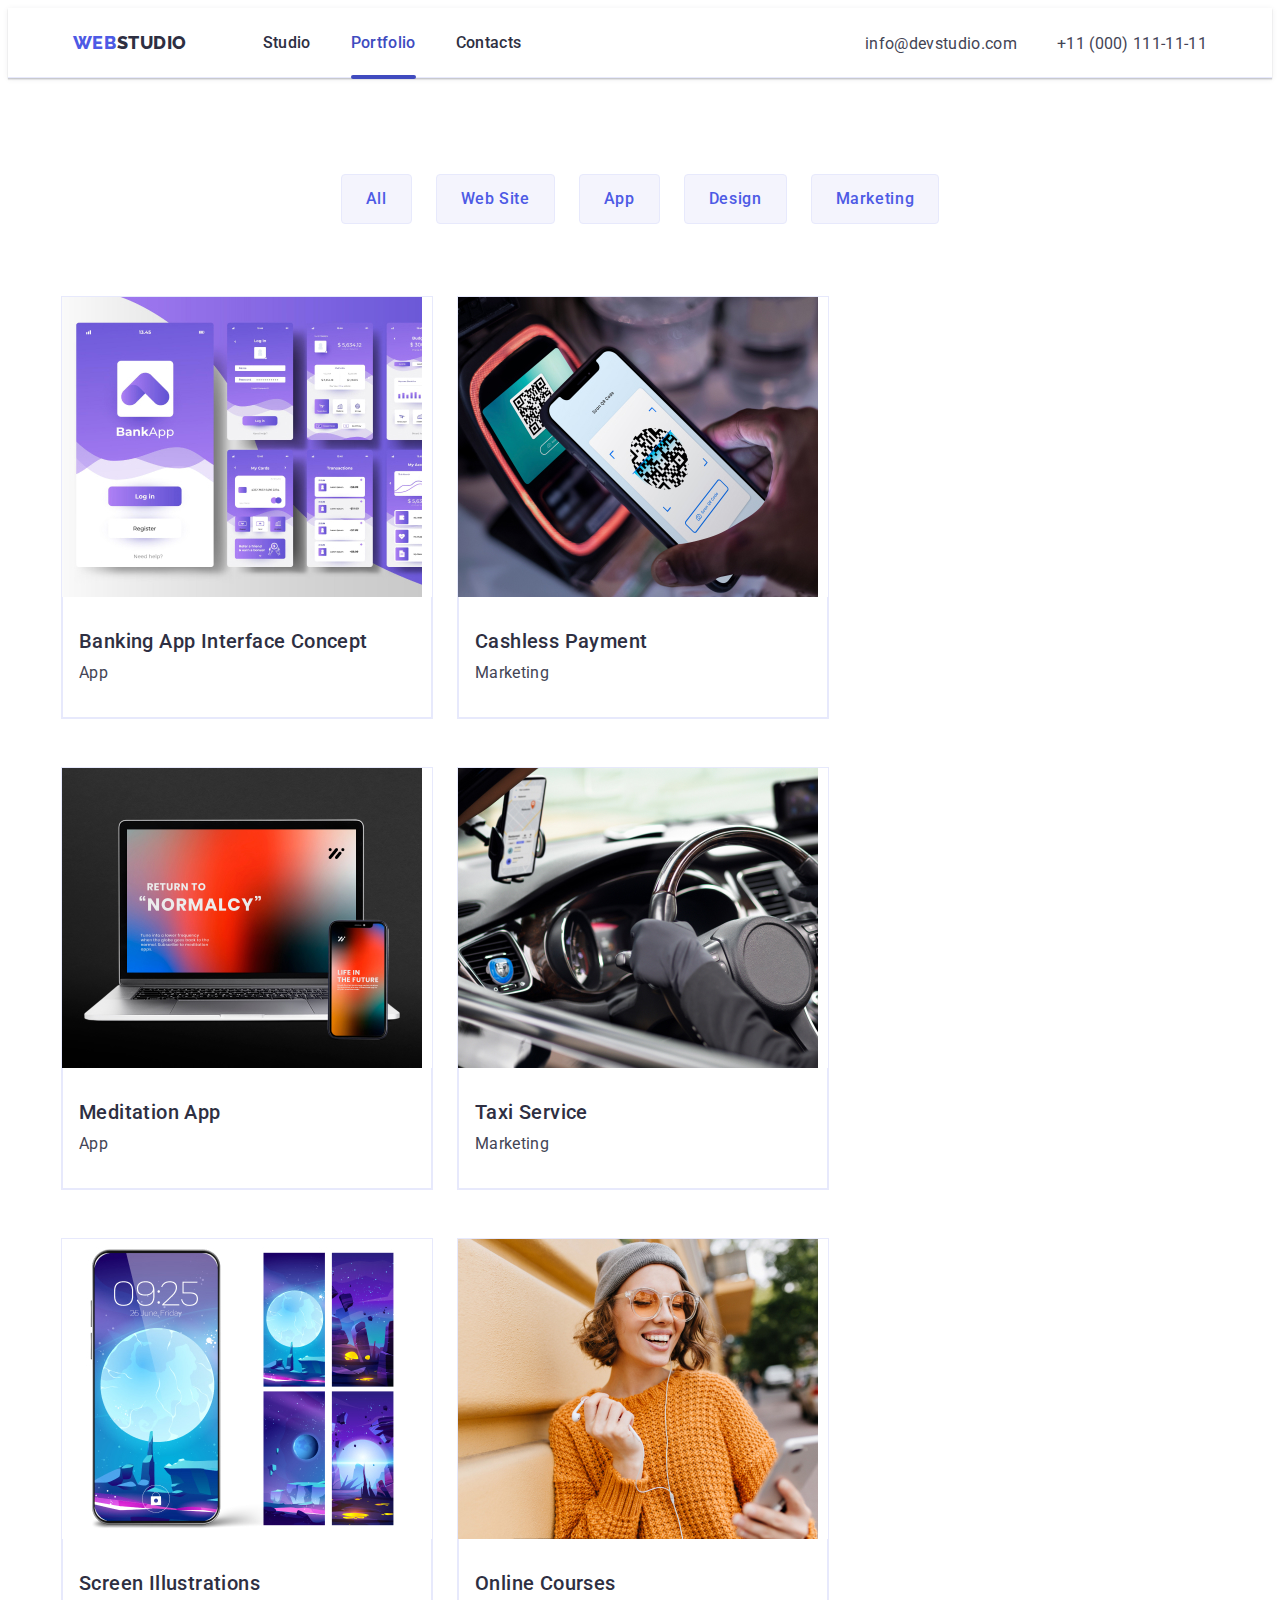
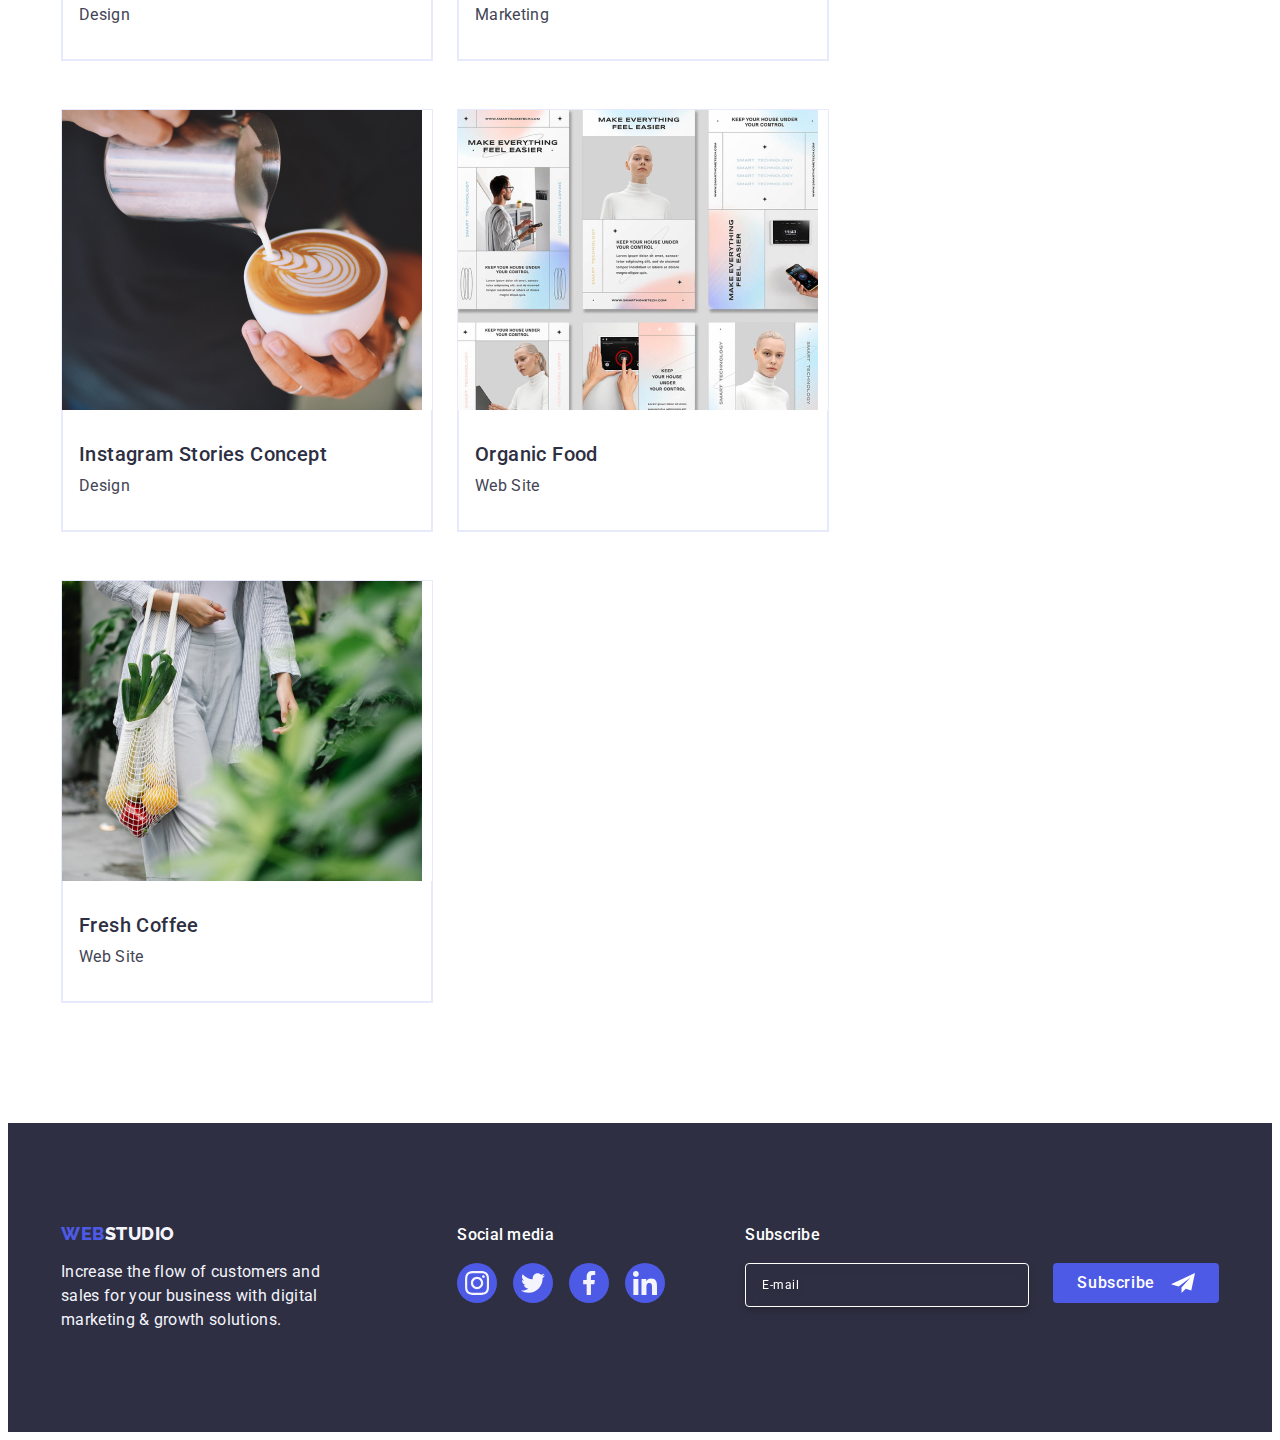
==== portfolio.html @ e8d20e3d "Initial commit" ====
<!DOCTYPE html>
<html lang="en">
  <head>
    <meta charset="UTF-8" />
    <meta http-equiv="X-UA-Compatible" content="IE=edge" />
    <meta name="viewport" content="width=device-width, initial-scale=1.0" />

    <link rel="preconnect" href="https://fonts.googleapis.com" />
    <link rel="preconnect" href="https://fonts.gstatic.com" crossorigin />
    <link
      href="https://fonts.googleapis.com/css2?family=Montserrat:wght@400;700&family=Raleway:wght@800&family=Roboto:wght@400;500;700;900&family=Tangerine:wght@700&display=swap"
      rel="stylesheet"
    />

    <link rel="preconnect" href="https://fonts.googleapis.com" />
    <link rel="preconnect" href="https://fonts.gstatic.com" crossorigin />
    <link
      href="https://fonts.googleapis.com/css2?family=Montserrat:wght@400;700&family=Raleway:wght@800&family=Tangerine:wght@700&display=swap"
      rel="stylesheet"
    />

    <link
      rel="stylesheet"
      href="https://cdnjs.cloudflare.com/ajax/libs/modern-normalize/2.0.0/modern-normalize.min.css"
      integrity="sha512-4xo8blKMVCiXpTaLzQSLSw3KFOVPWhm/TRtuPVc4WG6kUgjH6J03IBuG7JZPkcWMxJ5huwaBpOpnwYElP/m6wg=="
      crossorigin="anonymous"
      referrerpolicy="no-referrer"
    />
    <link rel="stylesheet" href="./css/styles.css" />

    <title>Document</title>
  </head>

  <body>
    <!--Header page-->
    <!-- <div class="page-container"> -->
    <!--Main page-->
    <header class="blue-line">
      <div class="container direction-header">
        <nav class="nav-menu">
          <a class="site-nav header-logo link" href="./index.html">
            Web<span class="logo-span">Studio</span>
          </a>

          <ul class="list benefits">
            <li class="list-item">
              <a class="link color" href="./index.html">Studio</a>
            </li>
            <li class="list-item">
              <a class="link color active" href="./portfolio.html">Portfolio</a>
            </li>
            <li class="list-item"> <a class="link color" href="">Contacts</a> </li>
          </ul>
        </nav>
        <address class="address">
          <ul class="list benefits">
            <li><a class="link addlink" href="mailto:info@devstudio.com">info@devstudio.com</a></li>
            <li><a class="link addlink" href="tel:+110001111111">+11 (000) 111-11-11</a></li>
          </ul>
        </address>
      </div>
    </header>

    <main>
      <section class="portfolio-main">
        <div class="container route">
          <h1 class="visually-hidden">title h1</h1>

          <ul class="list description portfolio-nav">
            <li>
              <button class="menu-button" type="button">All</button>
            </li>
            <li>
              <button class="menu-button" type="button">Web Site</button>
            </li>
            <li>
              <button class="menu-button" type="button">App</button>
            </li>
            <li>
              <button class="menu-button" type="button">Design</button>
            </li>
            <li>
              <button class="menu-button" type="button">Marketing</button>
            </li>
          </ul>

          <!-- <div class="portfolio-chess"> -->
          <ul class="list description-range">
            <li class="box">
              <a class="link-app link" href="#">
                <div class="box-overlay">
                  <img
                    class="picture"
                    src="./images/jpg/imga.jpg"
                    alt="Banking App Interface Concept"
                    width="360"
                    height="300"
                  />

                  <p class="stylish"
                    >14 Stylish and User-Friendly App Design Concepts · Task Manager App · Calorie
                    Tracker App · Exotic Fruit Ecommerce App · Cloud Storage App
                  </p>
                </div>
                <div class="chess-wrap">
                  <h2 class="title-name header-portfolio">Banking App Interface Concept</h2>
                  <p class="text-description paragraph-portfolio">App</p>
                </div>
              </a>
            </li>
            <li class="box">
              <a class="link-app link" href="#">
                <div class="box-overlay">
                  <img
                    class="picture"
                    src="./images/jpg/imgb.jpg"
                    alt="Banking App Interface Concept"
                    width="360"
                    height="300"
                  />

                  <p class="stylish"
                    >14 Stylish and User-Friendly App Design Concepts · Task Manager App · Calorie
                    Tracker App · Exotic Fruit Ecommerce App · Cloud Storage App
                  </p>
                </div>
                <div class="chess-wrap">
                  <h2 class="title-name header-portfolio">Cashless Payment</h2>
                  <p class="text-description paragraph-portfolio">Marketing</p>
                </div>
              </a>
            </li>
            <li class="box">
              <a class="link-app link" href="#">
                <div class="box-overlay">
                  <img
                    class="picture"
                    src="./images/jpg/imgc.jpg"
                    alt="Banking App Interface Concept"
                    width="360"
                    height="300"
                  />

                  <p class="stylish"
                    >14 Stylish and User-Friendly App Design Concepts · Task Manager App · Calorie
                    Tracker App · Exotic Fruit Ecommerce App · Cloud Storage App
                  </p>
                </div>
                <div class="chess-wrap">
                  <h2 class="title-name header-portfolio">Meditation App</h2>
                  <p class="text-description paragraph-portfolio">App</p>
                </div>
              </a>
            </li>
            <li class="box">
              <a class="link-app link" href="#">
                <div class="box-overlay">
                  <img
                    class="picture"
                    src="./images/jpg/imgd.jpg"
                    alt="Banking App Interface Concept"
                    width="360"
                    height="300"
                  />

                  <p class="stylish"
                    >14 Stylish and User-Friendly App Design Concepts · Task Manager App · Calorie
                    Tracker App · Exotic Fruit Ecommerce App · Cloud Storage App
                  </p>
                </div>
                <div class="chess-wrap">
                  <h2 class="title-name header-portfolio">Taxi Service</h2>
                  <p class="text-description paragraph-portfolio">Marketing</p>
                </div>
              </a>
            </li>
            <li class="box">
              <a class="link-app link" href="#">
                <div class="box-overlay">
                  <img
                    class="picture"
                    src="./images/jpg/imge.jpg"
                    alt="Banking App Interface Concept"
                    width="360"
                    height="300"
                  />

                  <p class="stylish"
                    >14 Stylish and User-Friendly App Design Concepts · Task Manager App · Calorie
                    Tracker App · Exotic Fruit Ecommerce App · Cloud Storage App
                  </p>
                </div>
                <div class="chess-wrap">
                  <h2 class="title-name header-portfolio">Screen Illustrations</h2>
                  <p class="text-description paragraph-portfolio">Design</p>
                </div>
              </a>
            </li>
            <li class="box">
              <a class="link-app link" href="#">
                <div class="box-overlay">
                  <img
                    class="picture"
                    src="./images/jpg/imgf.jpg"
                    alt="Banking App Interface Concept"
                    width="360"
                    height="300"
                  />

                  <p class="stylish"
                    >14 Stylish and User-Friendly App Design Concepts · Task Manager App · Calorie
                    Tracker App · Exotic Fruit Ecommerce App · Cloud Storage App
                  </p>
                </div>
                <div class="chess-wrap">
                  <h2 class="title-name header-portfolio">Online Courses</h2>
                  <p class="text-description paragraph-portfolio">Marketing</p>
                </div>
              </a>
            </li>
            <li class="box">
              <a class="link-app link" href="#">
                <div class="box-overlay">
                  <img
                    class="picture"
                    src="./images/jpg/imgk.jpg"
                    alt="Banking App Interface Concept"
                    width="360"
                    height="300"
                  />

                  <p class="stylish"
                    >14 Stylish and User-Friendly App Design Concepts · Task Manager App · Calorie
                    Tracker App · Exotic Fruit Ecommerce App · Cloud Storage App
                  </p>
                </div>
                <div class="chess-wrap">
                  <h2 class="title-name header-portfolio">Instagram Stories Concept</h2>
                  <p class="text-description paragraph-portfolio">Design</p>
                </div>
              </a>
            </li>
            <li class="box">
              <a class="link-app link" href="#">
                <div class="box-overlay">
                  <img
                    class="picture"
                    src="./images/jpg/imgl.jpg"
                    alt="Banking App Interface Concept"
                    width="360"
                    height="300"
                  />

                  <p class="stylish"
                    >14 Stylish and User-Friendly App Design Concepts · Task Manager App · Calorie
                    Tracker App · Exotic Fruit Ecommerce App · Cloud Storage App
                  </p>
                </div>
                <div class="chess-wrap">
                  <h2 class="title-name header-portfolio">Organic Food</h2>
                  <p class="text-description paragraph-portfolio">Web Site</p>
                </div>
              </a>
            </li>
            <li class="box">
              <a class="link-app link" href="#">
                <div class="box-overlay">
                  <img
                    class="picture"
                    src="./images/jpg/imgm.jpg"
                    alt="Banking App Interface Concept"
                    width="360"
                    height="300"
                  />

                  <p class="stylish"
                    >14 Stylish and User-Friendly App Design Concepts · Task Manager App · Calorie
                    Tracker App · Exotic Fruit Ecommerce App · Cloud Storage App
                  </p>
                </div>
                <div class="chess-wrap">
                  <h2 class="title-name header-portfolio">Fresh Coffee</h2>
                  <p class="text-description paragraph-portfolio">Web Site</p>
                </div>
              </a>
            </li>
          </ul>
        </div>
      </section>
    </main>

    <!--Footer page-->
    <footer class="footer">
      <div class="container direction-social">
        <div class="soc">
          <a href="./index.html" class="footer-logo link">
            Web<span class="logo-span-foot">Studio</span>
          </a>
          <p class="footer-text"
            >Increase the flow of customers and <br />
            sales for your business with digital <br />
            marketing & growth solutions.</p
          >
        </div>
        <div class="social">
          <p class="footer-social">Social media</p>
          <ul class="social-links-foot">
            <li class="social-li">
              <a href="https://www.instagram.com/" class="social-link foot">
                <svg class="icon" width="24" height="24">
                  <use href="./images/icons.svg#instagram"></use>
                </svg>
              </a>
            </li>
            <li class="social-li">
              <a href="https://twitter.com/" class="social-link foot">
                <svg class="icon" width="24" height="24">
                  <use href="./images/icons.svg#twitter"></use>
                </svg>
              </a>
            </li>
            <li class="social-li">
              <a href="https://www.facebook.com/" class="social-link foot">
                <svg class="icon" width="24" height="24">
                  <use href="./images/icons.svg#facebook"></use>
                </svg>
              </a>
            </li>
            <li class="social-li">
              <a href="https://www.linkedin.com" class="social-link foot">
                <svg class="icon" width="24" height="24">
                  <use href="./images/icons.svg#linkedin"></use>
                </svg>
              </a>
            </li>
          </ul>
        </div>
        <div class="div-subscribe">
          <p class="footer-social">Subscribe</p>
          <form class="social-subscribe">
            <label class="label-subscribe">
              <input class="input-subscribe" type="email" name="post" placeholder="E-mail" />
            </label>

            <button class="button-subscribe" type="submit"
              >Subscribe
              <svg class="icon-subscribe" width="24" height="24">
                <use href="./images/icons.svg#subscribe"></use>
              </svg>
            </button>
          </form>
        </div>
      </div>
    </footer>
    <!-- </div> -->
  </body>
</html>
---- css/styles.css ----
:root {
    --primary-font: 'Roboto', sans-serif;
    --between-letters: 0.02em;
    --titleh2-size: 36px;
    --titleh3-size: 20px;
    --textp-size: 16px;
    --heightp-line: 1.5;
    --heighth1-line: 1.07;
    --heighth2-line: 1.11;
    --heighth3-line: 1.2;
    --heightlogo-line: 1.17;
    --iris-color: #4D5AE5;
    --ocean-color: #404BBF;
    --navy-blue-color: #2E2F42;
    --green-color: #31D0AA;
    --slate-color: #434455;
    --light-slate-color: #8E8F99;
    --cornflower-color: #E7E9FC;
    --cloud-color: #F4F4FD;
    --white-color: #FFFFFF;
    --dairy-color: #FCFCFC;
}

body {
    font-family: "Roboto", sans-serif;
    font-family: var(--primary-font);
    font-family: 'Montserrat', sans-serif;
    font-family: 'Raleway', sans-serif;
    font-family: 'Tangerine', cursive;
    background: var(--white-color);
    letter-spacing: var(--between-letters);
    font-size: var(--titleh2-size);
    font-size: var(--titleh3-size);
    font-size: var(--textp-size);
    color: var(--cloud-color);
    color: var(--iris-color);
    color: var(--white-color);
    color: var(--ocean-color);
    color: var(--navy-blue-color);
    color: var(--slate-color);
}

h1,
h2,
h3,
h4,
h5,
h6,
p {
    margin-top: 0;
    margin-bottom: 0;
}

ul,
ol {
    margin-top: 0;
    margin-bottom: 0;
    padding-left: 0;
}

label,
input,
textarea, 
button {
    font-family: "Roboto", sans-serif;
}

.logo-span {

    color: var(--navy-blue-color);
}



.main-title {
    font-family: var(--primary-font);
    font-style: normal;
    font-weight: 700;
    font-size: 56px;
    line-height: var(--heighth1-line);
    text-align: center;
    letter-spacing: 0.02em;
    color: var(--white-color);
    padding-bottom: 48px;
    max-width: 496px;
}

.main-button {
    font-family: "Roboto", sans-serif;
    font-style: normal;
    font-weight: 500;
    font-size: var(--textp-size);
    line-height: var(--heightp-line);
    letter-spacing: 0.04em;
    color: var(--white-color);
    background: var(--iris-color);
    cursor: pointer;
    min-width: 169px;
    height: 56px;
    border: none;
    box-shadow: 0px 4px 4px rgba(0, 0, 0, 0.15);
    border-radius: 4px;
    transition: background-color 250ms cubic-bezier(0.4, 0, 0.2, 1);
}

.main-button:hover {
    background: var(--ocean-color);
}

.main-button:focus {
    background-color: var(--ocean-color);
}

.title-name {
    font-family: var(--primary-font);
    font-style: normal;
    font-weight: 500;
    font-size: var(--titleh3-size);
    letter-spacing: var(--between-letters);
    color: var(--navy-blue-color);
    line-height: var(--heighth3-line);
}

.desc {
    margin-bottom: 8px;
    text-align: left;
}

.team {
    text-align: center;
    margin-bottom: 8px;
}

.text-description {
    font-family: var(--primary-font);
    font-size: var(--textp-size);
    line-height: var(--heightp-line);
    letter-spacing: var(--between-letters);
    color: var(--slate-color);
}

.ourteam {
    text-align: center;
    padding-bottom: 8px;
}

.title-subject {
    font-family: var(--primary-font);
    font-style: normal;
    font-weight: 700;
    font-size: var(--titleh2-size);
    line-height: var(--heighth2-line);
    text-align: center;
    letter-spacing: var(--between-letters);
    text-transform: capitalize;
    color: var(--navy-blue-color);
}

.menu-button {
    background: var(--cloud-color);
    border: 1px solid var(--cornflower-color);
    font-family: "Roboto", sans-serif;
    font-style: normal;
    font-weight: 500;
    font-size: var(--textp-size);
    line-height: var(--heightp-line);
    text-align: center;
    letter-spacing: 0.04em;
    color: var(--iris-color);
    cursor: pointer;
    padding: 12px 24px;
    border-radius: 4px;
    transition: color 250ms cubic-bezier(0.4, 0, 0.2, 1),
        background-color 250ms cubic-bezier(0.4, 0, 0.2, 1),
        border-color 250ms cubic-bezier(0.4, 0, 0.2, 1),
        box-shadow 250ms cubic-bezier(0.4, 0, 0.2, 1);
}

.menu-button:hover {
    background-color: var(--ocean-color);
    color: var(--white-color);
    cursor: pointer;
    border: 1px solid transparent;
    transition-timing-function: cubic-bezier(0.4, 0, 0.2, 1);
    transition-duration: 250ms;
    box-shadow: 0px 3px 1px rgba(0, 0, 0, 0.1), 0px 2px 1px rgba(0, 0, 0, 0.08), 0px 2px 2px rgba(0, 0, 0, 0.12);
}

.menu-button:focus {
    color: var(--white-color);
    background-color: var(--ocean-color);
    border: 1px solid transparent;
    transition-timing-function: cubic-bezier(0.4, 0, 0.2, 1);
    transition-duration: 250ms;
    box-shadow: 0px 3px 1px rgba(0, 0, 0, 0.1), 0px 2px 1px rgba(0, 0, 0, 0.08), 0px 2px 2px rgba(0, 0, 0, 0.12);
}

.link:focus,
.link:hover {
    color: var(--ocean-color);
    transition: color 250ms cubic-bezier(0.4, 0, 0.2, 1);
}

.benefits {
    display: flex;
    flex-wrap: wrap;
    gap: 40px;
    padding-left: 0;  
}

.link {
    text-decoration: none;
    
}

.link-app {
    display: block;
transition: box-shadow 250ms cubic-bezier(0.4, 0, 0.2, 1); 
}


.link-app:active,
.link-app:focus {
    transform: translateY(0%);
    box-shadow: 0px 1px 6px rgba(46, 47, 66, 0.08), 0px 1px 1px rgba(46, 47, 66, 0.16), 0px 2px 1px rgba(46, 47, 66, 0.08);
    transition: box-shadow 250ms cubic-bezier(0.4, 0, 0.2, 1);
}


.link-app:hover {
    transform: translateY(0%);
    box-shadow: 0px 1px 6px rgba(46, 47, 66, 0.08), 0px 1px 1px rgba(46, 47, 66, 0.16), 0px 2px 1px rgba(46, 47, 66, 0.08);
    transition: box-shadow 250ms cubic-bezier(0.4, 0, 0.2, 1);
}


.color {
    display: flex;
    flex-direction: column; 
    color: var(--navy-blue-color);
    font-family: "Roboto";
    font-style: normal;
    font-weight: 500;
    line-height: var(--heightp-line);
    letter-spacing: 0.02em;
    gap: 20px;
    position: relative;
    transition: color 250ms cubic-bezier(0.4, 0, 0.2, 1);
}

.color:hover {
    color: var(--ocean-color); 
}

.color:focus,
.color:active {
    color: var(--ocean-color);
}

.active {
    color: var(--ocean-color);
}

.active::after {
    position: absolute;
    width: 100%;
    height: 4px;
    content: "";
    background-color: var(--ocean-color);
    bottom: -1px;
    left: 0;
    top: 44px;
    border-radius: 2px;
    z-index: 999;
}

.addlink {
    font-family: 'Roboto';
    font-style: normal;
    font-weight: 400;
    font-size: 16px;
    line-height: var(--heightp-line);
    letter-spacing: 0.02em;
    color: var(--slate-color);
    padding: 24px 0 24px 0;
    transition: color 250ms cubic-bezier(0.4, 0, 0.2, 1);
}

.sec-ourteam {
    background-color: var(--cloud-color);
    padding: 120px 0;
}

.list-ourteam {
    background-color: var(--white-color);
    background: var(--white-color);
    box-shadow: 0px 1px 6px rgba(46, 47, 66, 0.08), 0px 1px 1px rgba(46, 47, 66, 0.16), 0px 2px 1px rgba(46, 47, 66, 0.08);
    border-radius: 0px 0px 4px 4px;
    width: calc((100% - 72px) / 4);
}

.header-logo {
    margin-right: 76px;
    padding: 24px 0 24px 0;
}

.container {
    width: 1158px;
    margin: 0 auto;
    padding: 0 15px;
    /* background-color: var(--green-color); */

}

.section-main {
    max-width: 1440px;
    margin: auto;
    display: flex;
    align-items: center;
    padding: 188px 0;
    background: var(--navy-blue-color);
    background-image: linear-gradient(to bottom,
            rgba(46, 47, 66, 0.7),
            rgba(46, 47, 66, 0.7)),
        url(../images/jpg/people-office.jpg);
    background-repeat: no-repeat;
    background-position: center;
    background-size: cover;
}

.section-main .container {
    flex-direction: column;
        align-items: center;
        display: flex;
        justify-content: space-between;
        max-width: 1440px;
}

.direction-header {
    display: flex;
    align-items: baseline;
    justify-content: space-evenly;
    padding: 0 15px 0 15px;
}

.nav-menu {
    display: flex;
    align-items: center;
    padding-left: 0px;
}

.list {
    display: flex;
    list-style: none;
}

.address {
    padding-right: 0;
    font-style: normal;
    padding-left: 332px;
}

.footer {
    background: var(--navy-blue-color);
    padding: 100px 0;
}

.description {
    display: flex;
    gap: 24px;
    padding: 0;
}

.description-range {
    display: flex;
    flex-wrap: wrap;
    row-gap: 48px;
    column-gap: 24px;
}

.test {
    width: 264px;
}

.position {
    flex-direction: column;
}

.portfolio-nav {
    display: flex;
    justify-content: center;
    margin-bottom: 72px;
}

.box-main {
    margin-bottom: 120px;
}

.header-portfolio {
    margin-bottom: 8px;
}

.blue-line {
    border-bottom: 1px solid var(--cornflower-color);
    box-shadow: 0px 2px 1px rgba(46, 47, 66, 0.08), 0px 1px 1px rgba(46, 47, 66, 0.16), 0px 1px 6px rgba(46, 47, 66, 0.08);
}

.section-description {
    padding: 120px 0;
}

.visually-hidden {
    position: absolute;
    width: 1px;
    height: 1px;
    margin: -1px;
    border: 0;
    padding: 0;
    white-space: nowrap;
    clip-path: inset(100%);
    clip: rect(0 0 0 0);
    overflow: hidden;
}

.footer-link {
    display: inline-block;
    margin-bottom: 16px;
}

.section-wedoing {
    padding-bottom: 120px;
}

.wedoing {
    margin-bottom: 72px;
}

.wedoing-item {
    width: calc((100% - 48px) / 3);
}

.portfolio-main {
    padding-top: 96px;
    padding-bottom: 120px;
}

.route {
    display: flex;
    flex-direction: column;
}

.site-nav {
    font-family: "Raleway", sans-serif;
    font-style: normal;
    font-weight: 800;
    font-size: 18px;
    line-height: var(--heightlogo-line);
    letter-spacing: 0.03em;
    text-transform: uppercase;
    text-decoration: none;
    color: var(--iris-color);
}

.footer-logo {
    font-family: "Raleway", sans-serif;
    font-style: normal;
    font-weight: 800;
    font-size: 18px;
    line-height: var(--heightlogo-line);
    letter-spacing: 0.03em;
    text-transform: uppercase;
    text-decoration: none;
    color: var(--iris-color);
    display: inline-block;
    margin-bottom: 16px;
}

.logo-span-foot {
    color: var(--cloud-color);
}

.social-links {
    display: flex;
    justify-content: center;
    gap: 24px;
    flex-shrink: 0;
    align-self: flex-end;
    list-style-type: none;
}

.social-links-foot {
    display: flex;
    justify-content: center;
    gap: 16px;
    flex-shrink: 0;
    align-self: flex-end;
    list-style-type: none;
}

.social-li {
    width: 40px;
    height: 40px;
}

.social-link {
    display: flex;
    justify-content: center;
    align-items: center;
    width: 100%;
    height: 100%;
    border-radius: 50%;
    background-color: var(--iris-color);
    transition: background-color 250ms cubic-bezier(0.4, 0, 0.2, 1);
    background-color: 250ms cubic-bezier(0.4, 0, 0.2, 1);
}

.social-link:focus,
.social-link:hover {
    background-color: var(--ocean-color);
    transition-timing-function: cubic-bezier(0.4, 0, 0.2, 1);
    transition-duration: 250ms;
}

.social-link.foot:focus,
.social-link.foot:hover {
    background-color: var(--green-color);
    transition-timing-function: cubic-bezier(0.4, 0, 0.2, 1);
    transition-duration: 250ms;
}

.icon {
    fill: var(--cloud-color);
}

.icon-clients {
    fill: currentColor;
}

.icon:hover {
    fill: var(--white-color);
    transition-timing-function: cubic-bezier(0.4, 0, 0.2, 1);
    transition-duration: 250ms;
}

.name-ocupation {
    padding: 32px 0 32px;
}

.footer-text {
    font-family: var(--primary-font);
    font-size: 16px;
    line-height: var(--heightp-line);
    letter-spacing: 0.02em;
    color: var(--cloud-color);
    width: 264px;
}
/* -------------------дивы и форма футера-------------------- */
.direction-social {
    display: flex;
    align-items: baseline;
}

.soc {
    display: block;
    margin-right: auto;
}

.social {
    display: block;
}

.div-subscribe {
    /* display: flex; */
        margin-left: 80px;
}


.social-subscribe {
    display: flex;
    gap: 24px;
    
}
/* ------------------------------------------- */
.footer-social {
    font-family: "Roboto", sans-serif;
    font-weight: 500;
    font-size: 16px;
    line-height: var(--heightp-line);
    letter-spacing: 0.02em;
    color: var(--white-color);
    margin-bottom: 16px;
    
}

/* .label-subscribe {

}   */

.input-subscribe {
    font-family: "Roboto", sans-serif;
    font-size: 12px;
    line-height: var(--heightp-line);
    letter-spacing: 0.04em;
    border-radius: 4px;
    border: 1px solid var(--white, #FFF);
    box-shadow: 0px 4px 4px 0px rgba(0, 0, 0, 0.15);
    color: var(--white-color);
    
    /* background: var(--navy-blue-color); */
    width: 264px;
    height: 40px;
    background-color: transparent;
    padding-left: 16px;
    filter: drop-shadow(0px 4px 4px rgba(0, 0, 0, 0.15));

    /* margin-right: 24px; */
    /* padding: 8px 16px; */
}

.input-subscribe::placeholder {
    color: #ffffff;
}

.button-subscribe {
    color: var(--white-color);
    font-size: 16px;
    font-weight: 500;
    line-height: var(--heightp-line); 
    letter-spacing: 0.04em;
    font-family: "Roboto", sans-serif;
    display: inline-flex;
    justify-content: center;
    align-items: center;
    cursor: pointer;
    border-radius: 4px;
    background: var(--iris-color);
    border: none;
    border: 0;
    min-width: 165px;
    height: 40px;
    padding: 8px 24px;
}

.icon-subscribe {
    margin-left: 16px;
}

.customers-links .customers-link {
    display: flex;
    justify-content: center;
    align-items: center;
    width: 168px;
    height: 88px;
    background-color: var(--white-color);
    border: 1px solid var(--light-slate-color);
    color: var(--light-slate-color);
    border-radius: 4px;
    gap: 24px;
    transition: border-color 250ms cubic-bezier(0.4, 0, 0.2, 1),
        color 250ms cubic-bezier(0.4, 0, 0.2, 1);
}

.customers-links .customers-link:focus,
.customers-links .customers-link:hover {
    background-color: var(--white-color);
    border: 1px solid var(--ocean-color);
    color: var(--ocean-color);
}

.customers-links .customers-link .icon {
    display: inline-flex;
    fill: var(--light-slate-color);
}

.customers-links .customers-link:hover .icon {
    fill: var(--ocean-color);
}

.clients {
    width: calc((100% - 120px) / 6);
    height: 88px;
}

.sec-customers {
    padding-top: 120px;
    padding-bottom: 120px;
}

.description-pictures .description-picture {
    display: flex;
    justify-content: center;
    align-items: center;
    width: 264px;
    height: 112px;
    background-color: var(--cloud-color);
    border-radius: 4px;
    gap: 24px;
    margin-bottom: 8px;
}

.box {
    width: calc((100% - 48px) / 3);
    border: 1px solid var(--cornflower-color);
    position: relative;
    overflow: hidden;
}

.picture {
    display: block;

}

.box-overlay {
    position: relative;
    overflow: hidden;
    width: 360px;
    height: 300px;
}

.stylish {
    font-family: "Roboto", sans-serif;
    position: absolute;
    top: 0;
    left: 0;
    font-size: 16px;
    line-height: 1.5;
    letter-spacing: 0.02em;
    color: var(--cloud-color);
    padding: 40px 32px;
    background-color: var(--iris-color); 
    height: 100%;
    width: 100%;
    transform: translateY(100%);
    transition: transform 250ms cubic-bezier(0.4, 0, 0.2, 1);
}

.link-app:hover .stylish { 
    transform: translateY(0);
    
}

.link-app:focus .stylish {
    transform: translateY(0);
    
}

.chess-wrap {
    padding: 32px 16px;
    border: 1px solid var(--cornflower-color);
    border-top: none;
}

.backdrop {
    position: fixed;
    top: 0;
    left: 0;
    width: 100%;
    height: 100%;
    background-color: rgba(46, 47, 66, 0.4);
    opacity: 1;
    z-index: 999;
    visibility: visible;
    transition: opacity 250ms cubic-bezier(0.4, 0, 0.2, 1), visibility 250ms cubic-bezier(0.4, 0, 0.2, 1);
    
}

.is-hidden {
    visibility: hidden;
    opacity: 0;
    pointer-events: none;
    
}

.modal {
    position: absolute;
    top: 50%;
    left: 50%;
    transform: translate(-50%, -50%) scale(1);
    width: 408px;
    min-height: 584px;
    background: var(--dairy-color);
    border: 1px solid #888;
    box-shadow: 0px 1px 1px rgba(0, 0, 0, 0.14), 0px 1px 3px rgba(0, 0, 0, 0.12), 0px 2px 1px rgba(0, 0, 0, 0.2);
    border-radius: 4px;
    transition: transform 250ms cubic-bezier(0.4, 0, 0.2, 1);
    

}

.button-close {
    display: flex;
    align-items: center;
    justify-content: center;
    position: absolute;
    top: 24px;
    right: 24px;
    width: 24px;
    height: 24px;
    padding: 0;
    border-radius: 50%;
    background: var(--cornflower-color);
    border: 1px solid rgba(0, 0, 0, 0.1);
    font-size: 0;
    cursor: pointer;
    transition: background-color 250ms cubic-bezier(0.4, 0, 0.2, 1), border 250ms cubic-bezier(0.4, 0, 0.2, 1);
}

.button-close:focus,
.button-close:hover {
    background-color: var(--ocean-color);
    border: none;
    transition: box-shadow 250ms cubic-bezier(0.4, 0, 0.2, 1);
}

.icon-modal {
    height: 8px;
    width: 8px;
    fill: var(--navy-blue-color);
    transition: fill 250ms cubic-bezier(0.4, 0, 0.2, 1);
}

.button-close:focus .icon-modal,
.button-close:hover .icon-modal {
    fill: var(--white-color);
    transition: box-shadow 250ms cubic-bezier(0.4, 0, 0.2, 1);
}

.form-modal {
    display: flex;
    flex-direction: column;
    padding: 72px 24px 24px 24px;
    /* background-color: burlywood; */
    
}
/* ------------------------------------------- */
.all-input {
    width: 100%;
    /* background-color: #31D0AA; */
    /* margin-top: 16px; */
    padding: 0px;
}

.name-input {
    margin-bottom: 8px;
}

.textarea-input {
    margin-bottom: 16px;
}



.form-p {
    color: var(--navyblue, #2E2F42);
    text-align: center;
    font-size: 16px;
    font-family: "Roboto", sans-serif;
    font-weight: 500;
    line-height: var(--heightp-line);
    letter-spacing: 0.02em;
    margin-bottom: 16px;
}

/* ------------------------------------------------------------------------ */


 .div-input {
    width: 100%;
    height: auto;
    position: relative;
    /* padding-bottom: 8px; */
}

 .div-input input {
    width: 100%;
    background-color: transparent;
    font-size: 15px;
    color: var(--navy-blue-color);
    /* padding-right: 38px;
    padding-left: 38px; */
    
}

 .div-input svg {
    position: absolute;
    cursor: pointer;
}

 .div-input .emoj {
    top: 50%;
    transform: translatey(-50%);
    left: 16px;
    top: 20px;
    transition: fill 250ms cubic-bezier(0.4, 0, 0.2, 1);
}
/* ------------------------------------------------------------------------ */
/* --------------------------------------------------------- */
.form-label {
    display: block;
    color: var(--light-slate-color);
    font-size: 12px;
    font-family: "Roboto", sans-serif;
    line-height: var(--heightlogo-line);
    letter-spacing: 0.04em;
    flex-direction: column;
    align-items: flex-start;
    margin-bottom: 4px;
    
}



/* --------------------------------------------------------------- */

.form-input {
    font-family: "Roboto", sans-serif;
    font-size: 12px;
    line-height: var(--heightp-line);
    letter-spacing: 0.04em;
    width: 100%;
    height: 40px;
    border-radius: 4px;
    border: 1px solid rgba(46, 47, 66, 0.4);
    padding-left: 38px;
    outline: transparent;
    background-color: transparent;
    transition: border-color 250ms cubic-bezier(0.4, 0, 0.2, 1);
}



.div-input:focus-within {
    fill: var(--iris-color);
}

.form-input:focus-within {
    border: 1px solid var(--iris-color);
    
}
/* ------------------------------------------------------------------------ */

.form-textarea {
    border-radius: 4px;
    border: 1px solid rgba(46, 47, 66, 0.40);
    width: 100%;
    height: 120px;
    flex-shrink: 0;
    padding: 8px 16px;
    color: rgba(46, 47, 66, 0.4);
    font-size: 12px;
    font-family: "Roboto", sans-serif;
    line-height: var(--heightlogo-line);
    letter-spacing: 0.04em;
    resize: none;
    outline: transparent;
    background-color: transparent;
    transition: border-color 250ms cubic-bezier(0.4, 0, 0.2, 1);
}

/* .form-textarea:hover,
.form-textarea:active, */
.form-textarea:focus {
    border-color: var(--iris-color);
    transition: box-shadow 250ms cubic-bezier(0.4, 0, 0.2, 1);
}

.form-button {
    font-family: "Roboto", sans-serif;
    display: block;
    align-items: center;
    justify-content: center;
    padding: 16px 32px;
    border-radius: 4px;
    background: var(--iris-color);
    box-shadow: 0px 4px 4px 0px rgba(0, 0, 0, 0.15);
    min-width: 169px;
    height: 56px;
    color: var(--white-color);
    text-align: center;
    padding: 16px auto;
    font-size: 16px;
    font-weight: 500;
    line-height: var(--heightp-line);
    letter-spacing: 0.04em;
    margin: 0 auto;
    cursor: pointer;
    border: none;
    transition: background-color 250ms cubic-bezier(0.4, 0, 0.2, 1);
}



/* -------------------------------------------- */
.check-div {
    display: flex;
    margin-bottom: 24px;
    /* margin-left: 2px; */
}

.check-label {
    display: block;
    margin-left: 24px;
    color: var(--light-slate-color); 
    font-size: 12px;
    font-family: Roboto;
    line-height: var(--heightlogo-line);
    letter-spacing: 0.04em;
    /* margin-bottom: 2.5px; */
}

.check-box {
    display: inline-flex;
    align-items: center;
    justify-content: center;
    width: 16px;
    height: 16px;
    border-radius: 2px;
    border: 1px solid rgba(46, 47, 66, 0.4);
    transition: background-color 250ms cubic-bezier(0.4, 0, 0.2, 1), border 250ms cubic-bezier(0.4, 0, 0.2, 1), fill 250ms cubic-bezier(0.4, 0, 0.2, 1);
    fill: transparent;

    /* position: absolute; */
    margin-top: -2px;
    margin-right: 8px;
    margin-left: -24px;
    /* overflow: hidden;
    background-color: white;
    background-repeat: no-repeat;
    background-position: 50% 50%;
    box-shadow: 0 0 0 0.5px #2E2F4266; */
    
}

.check-input:checked+.check-label .check-box {
    
    border: none;
    background-color: var(--ocean-color);
    fill: var(--cloud-color);
}


.check-link {
    color: var(--iris-color);
}
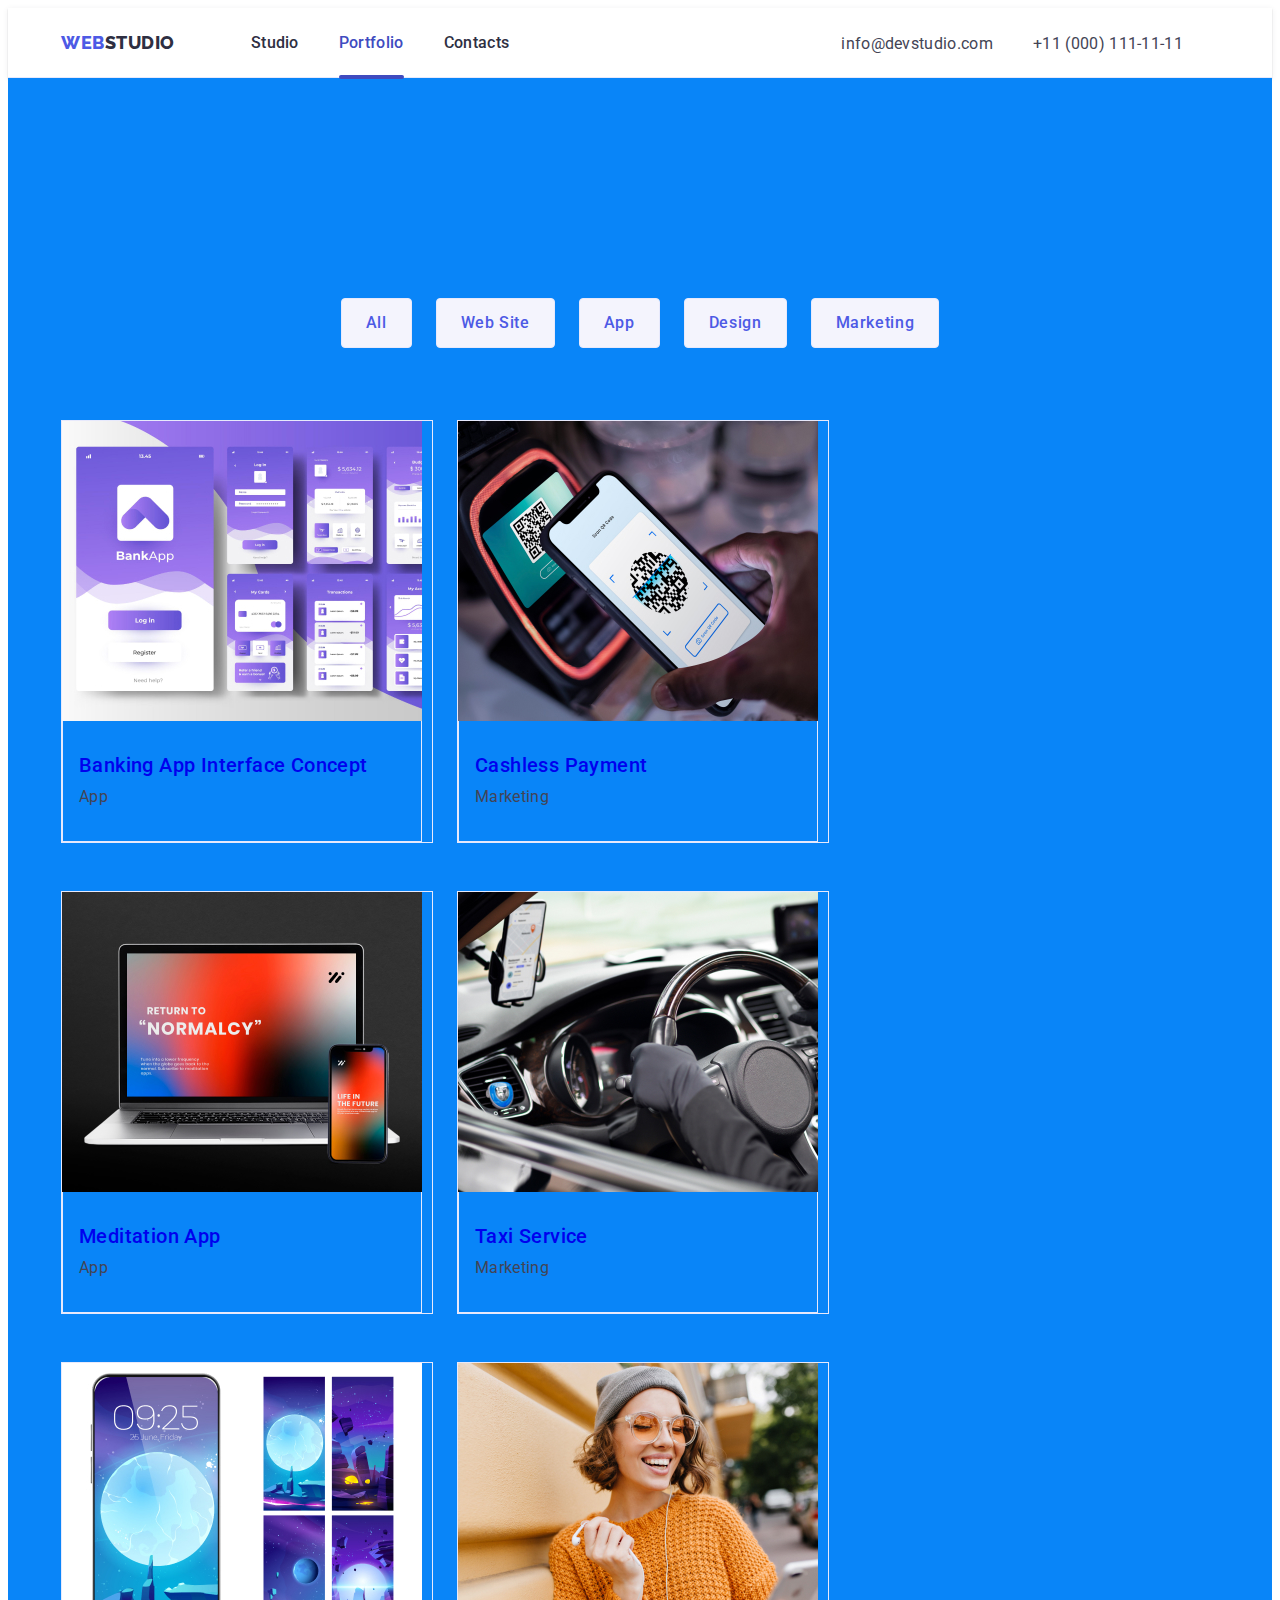
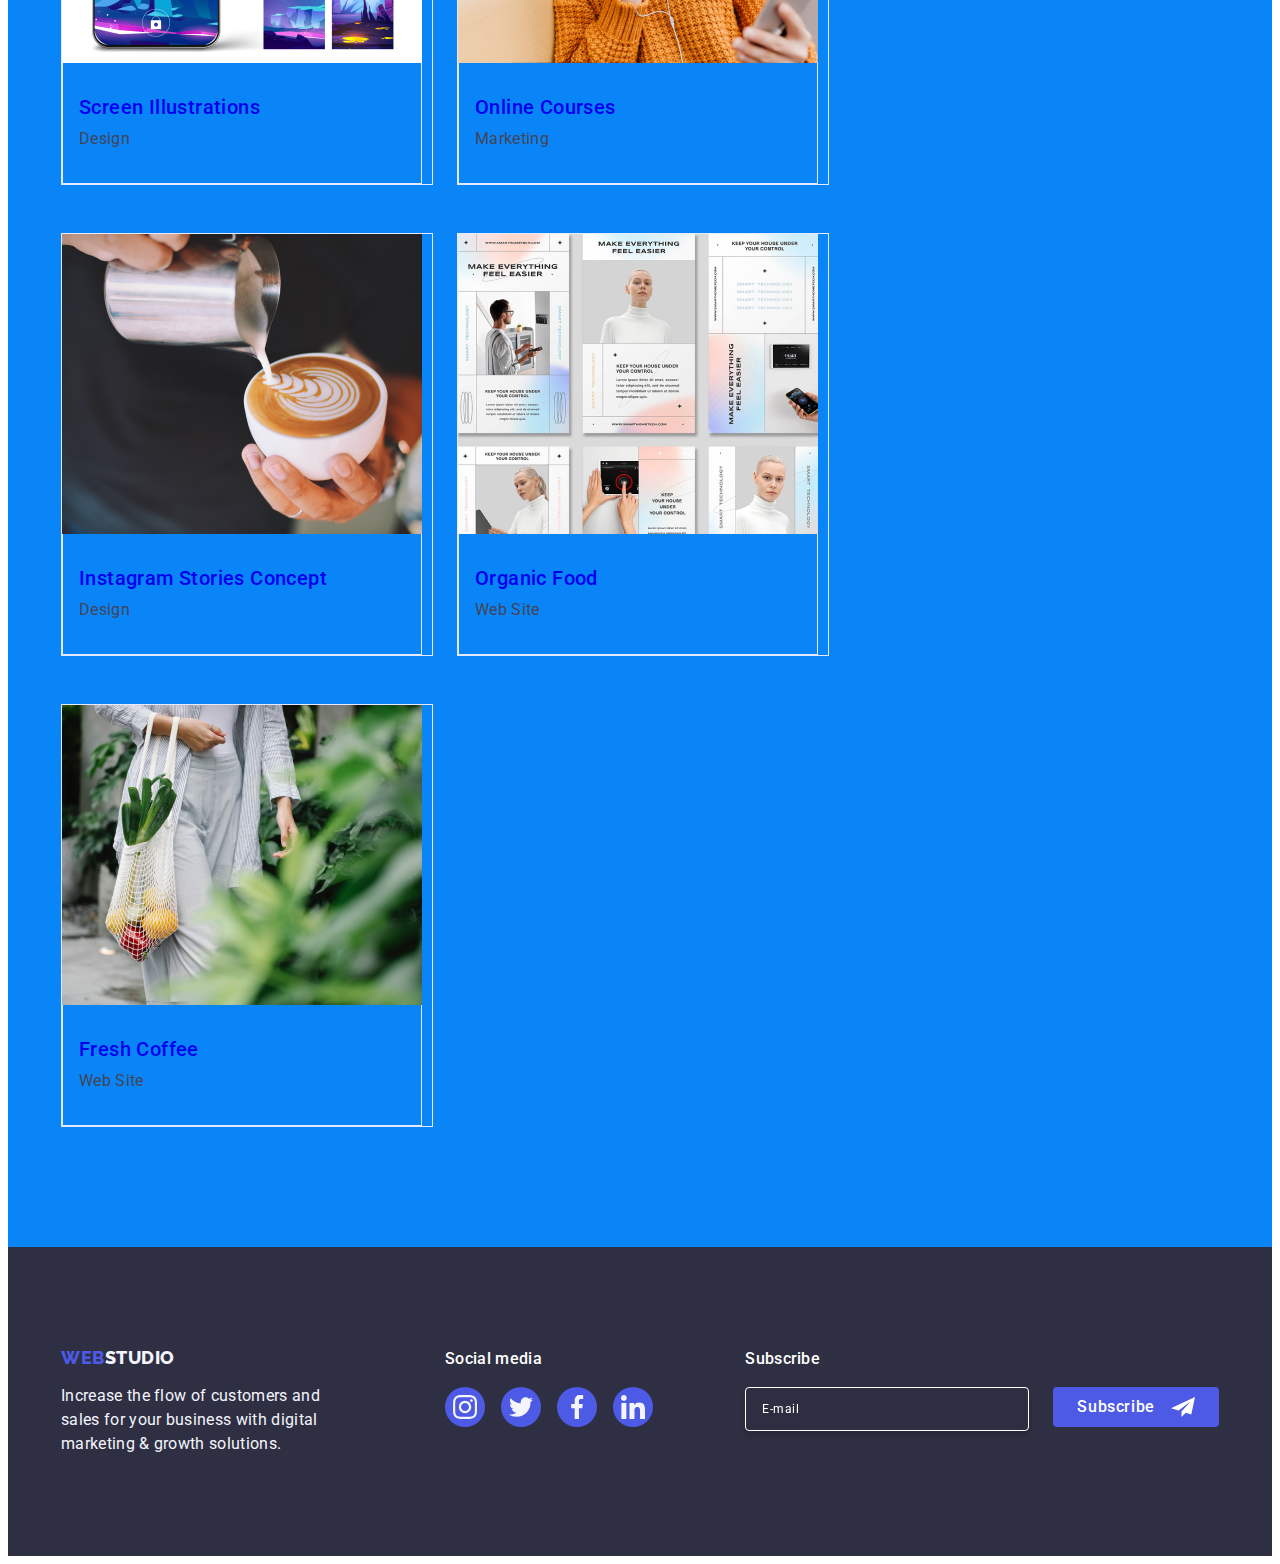
==== commit ae28bd0d: "ver2" ====
--- a/portfolio.html
+++ b/portfolio.html
@@ -67,19 +67,19 @@
           <h1 class="visually-hidden">title h1</h1>
 
           <ul class="list description portfolio-nav">
-            <li>
+            <li class="portfolio-button">
               <button class="menu-button" type="button">All</button>
             </li>
-            <li>
+            <li class="portfolio-button">
               <button class="menu-button" type="button">Web Site</button>
             </li>
-            <li>
+            <li class="portfolio-button">
               <button class="menu-button" type="button">App</button>
             </li>
-            <li>
+            <li class="portfolio-button">
               <button class="menu-button" type="button">Design</button>
             </li>
-            <li>
+            <li class="portfolio-button">
               <button class="menu-button" type="button">Marketing</button>
             </li>
           </ul>
--- a/css/styles.css
+++ b/css/styles.css
@@ -60,15 +60,266 @@
 
 label,
 input,
-textarea, 
+textarea,
 button {
     font-family: "Roboto", sans-serif;
 }
 
+.visually-hidden {
+    position: absolute;
+    width: 1px;
+    height: 1px;
+    margin: -1px;
+    border: 0;
+    padding: 0;
+    white-space: nowrap;
+    clip-path: inset(100%);
+    clip: rect(0 0 0 0);
+    overflow: hidden;
+}
+
+.container {
+    width: 1158px;
+    margin: 0 auto;
+    padding: 0 15px;
+}
+
+
+
+/* --------Header------------------------------------------------------------------------------------- */
+.blue-line {
+    
+    border-bottom: 1px solid var(--cornflower-color);
+    box-shadow: 0px 2px 1px rgba(46, 47, 66, 0.08), 0px 1px 1px rgba(46, 47, 66, 0.16), 0px 1px 6px rgba(46, 47, 66, 0.08);
+}
+
+.direction-header {
+    display: flex;
+    align-items: baseline;
+    
+    padding: 0 15px 0 15px;
+}
+
+.nav-menu {
+    display: flex;
+    align-items: center;
+    padding-left: 0px;
+}
+
+
+@media (max-width: 768px) {
+   
+    .container.direction-header {
+            width: 428px;
+            margin: 0 auto;
+            padding: 0 16px;
+            display: flex;
+            align-items: center;
+            background-color: #89ff6e;
+            }
+    .list.benefits {
+            display: none;
+    }
+        }
+
+@media (min-width: 768px) and (max-width: 1158px) {
+
+    .container.direction-header {
+        width: 768px;
+        
+        margin: 0 auto;
+        padding: 0 16px;
+        display: flex;
+        /* flex-direction: row;
+            flex-wrap: wrap; */
+            align-items: center;
+        }
+           
+        .nav-menu .header-logo {
+            margin-right: 120px;
+            padding: 24px 0 24px 0;
+        }
+
+
+        .nav-menu {
+            display: flex;
+            align-items: baseline;
+            padding-left: 0px;
+        }
+  
+        .container.direction-header .address {
+        max-width: 118px;
+        margin-left: 120px;
+    }
+
+        .nav-menu .benefits {
+            gap: 40px;    
+        }
+
+        .address .benefits  {
+        margin-left: auto;   
+        /* background-color: #aaff00; */
+        gap: 12px;
+        margin-right: 0;
+    }
+
+    .address .addlink {
+            
+        color: var(--slate-color);
+        padding: 0;
+        font-size: 12px;
+        font-family: Roboto;
+        font-style: normal;
+        font-weight: 400;
+        line-height: 14px;
+        letter-spacing: 0.48px;
+        transition: color 250ms cubic-bezier(0.4, 0, 0.2, 1);
+        
+                }                       
+}
+
+
+
+
+.site-nav {
+    font-family: "Raleway", sans-serif;
+    font-style: normal;
+    font-weight: 800;
+    font-size: 18px;
+    line-height: var(--heightlogo-line);
+    letter-spacing: 0.03em;
+    text-transform: uppercase;
+    text-decoration: none;
+    color: var(--iris-color);
+}
+
+.header-logo {
+    margin-right: 76px;
+    padding: 24px 0 24px 0;
+}
+/* ------------------------------------76px---------------------------------- */
+.link {
+    text-decoration: none;
+}
+
+.link:focus,
+.link:hover {
+    color: var(--ocean-color);
+    transition: color 250ms cubic-bezier(0.4, 0, 0.2, 1);
+}
+
 .logo-span {
-
     color: var(--navy-blue-color);
 }
+
+.list {
+    display: flex;
+    list-style: none;
+}
+
+.benefits {
+    display: flex;
+    flex-wrap: wrap;
+    gap: 40px;
+    padding-left: 0;
+}
+
+.color {
+    display: flex;
+    flex-direction: column;
+    color: var(--navy-blue-color);
+    font-family: "Roboto";
+    font-style: normal;
+    font-weight: 500;
+    line-height: var(--heightp-line);
+    letter-spacing: 0.02em;
+    /* gap: 20px; */
+    position: relative;
+    transition: color 250ms cubic-bezier(0.4, 0, 0.2, 1);
+}
+
+.color:hover {
+    color: var(--ocean-color);
+}
+
+.color:focus,
+.color:active {
+    color: var(--ocean-color);
+}
+
+.active {
+    color: var(--ocean-color);
+}
+
+.active::after {
+    position: absolute;
+    width: 100%;
+    height: 4px;
+    content: "";
+    background-color: var(--ocean-color);
+    bottom: -1px;
+    left: 0;
+    top: 44px;
+    border-radius: 2px;
+    z-index: 999;
+}
+
+.address {
+    padding-right: 0;
+    font-style: normal;
+    /* padding-left: 332px; */
+    margin-left: 332px;                              
+}
+/* ----------------------------------332px------------------------------ */
+.addlink {
+    font-family: 'Roboto';
+    font-style: normal;
+    font-weight: 400;
+    font-size: 16px;
+    line-height: var(--heightp-line);
+    letter-spacing: 0.02em;
+    color: var(--slate-color);
+    padding: 24px 0 24px 0;
+    transition: color 250ms cubic-bezier(0.4, 0, 0.2, 1);
+}
+
+/* --------Header---------------------------------------------- */
+/* --------section 1---------------------------------------------- */
+.section-main {
+    max-width: 1440px;
+    margin: auto;
+    display: flex;
+    align-items: center;
+    padding: 188px 0;
+    background: var(--navy-blue-color);
+    background-image: linear-gradient(to bottom,
+            rgba(46, 47, 66, 0.7),
+            rgba(46, 47, 66, 0.7)),
+        url(../images/jpg/people-office.jpg);
+    background-repeat: no-repeat;
+    background-position: center;
+    background-size: cover;
+}
+
+.section-main .container {
+    flex-direction: column;
+    align-items: center;
+    display: flex;
+    justify-content: space-between;
+    max-width: 1440px;
+}
+
+@media (max-width: 1158px) {
+
+    .section-main .container {
+            flex-direction: column;
+            align-items: center;
+            display: flex;
+            justify-content: space-between;
+            max-width: 768px;
+        }
+}
+
 
 
 
@@ -111,8 +362,135 @@
     background-color: var(--ocean-color);
 }
 
+/* --------section 1---------------------------------------------- */
+/* --------section 2---------------------------------------------- */
+.section-description {
+    /* padding: 120px 0; */
+    /* background-color: #ef0707; */
+    
+}
+
+.description {
+    display: flex;
+    gap: 24px;
+    padding: 0;
+    margin: 120px auto;
+    
+    /* flex-direction: column; */
+        
+}
+
+.description-picture {
+    display: flex;
+    justify-content: center;
+    align-items: center;
+    /* width: 264px; */
+    height: 112px;
+    background-color: var(--cloud-color);
+    border-radius: 4px;
+    /* gap: 24px; */
+    margin-bottom: 8px;
+    
+}
+
+@media (max-width: 768px) {
+    .description-picture {
+        display: none;
+    }
+
+    .container.two {
+        display: flex;
+        flex-direction: column;
+        width: 428px;
+        margin: 0 auto;
+        padding: 0 16px;
+        
+    }
+
+    .description.description-pictures {
+        gap: 72px;
+    }
+
+        .test {
+        display: block;
+        flex-basis: content;
+        
+    }
+        .test .text-description {
+        font-weight: 500;
+                }
+        
+        .test .desc {
+        text-align:center;
+        font-size: var(--titleh2-size);
+        font-weight: 700;
+                }
+}
+
+
+
+
+
+@media (min-width: 768px) and (max-width: 1157px) {
+    .description-picture {
+            display: none;
+        }
+
+    .container.two {  
+        max-width: 768px;
+        margin: 0 auto;
+        padding-right: 16px;
+        padding-left: 16px;
+        padding-top: 96px;
+        padding-bottom: 46px;
+        display: flex;
+        flex-direction: row;
+        flex-wrap: wrap;
+        row-gap: 24px;
+        column-gap: 72px;
+        
+        }
+                
+    .description {
+            margin: 0 auto;
+    }
+        
+    .test {
+        display: block;
+        flex-basis: calc((100% - 24px) / 2);
+        display: block;
+        width: 356px;
+        height: 120px;
+        margin-left: 0;
+        margin-bottom: 48px;
+        
+        }
+
+    .test .text-description {
+        font-weight: 500;
+    }
+
+    .test .desc {
+        font-size: var(--titleh2-size);
+        font-weight: 700;
+        }
+
+}
+
+.test {
+    width: 264px;
+    /* background-color: #0a97f5; */
+}
+
 .title-name {
-    font-family: var(--primary-font);
+    
+}
+
+.desc {
+    margin-bottom: 8px;
+    text-align: left;
+
+font-family: var(--primary-font);
     font-style: normal;
     font-weight: 500;
     font-size: var(--titleh3-size);
@@ -121,15 +499,9 @@
     line-height: var(--heighth3-line);
 }
 
-.desc {
-    margin-bottom: 8px;
-    text-align: left;
-}
-
-.team {
-    text-align: center;
-    margin-bottom: 8px;
-}
+
+
+
 
 .text-description {
     font-family: var(--primary-font);
@@ -139,9 +511,14 @@
     color: var(--slate-color);
 }
 
-.ourteam {
-    text-align: center;
-    padding-bottom: 8px;
+/* --------section 2---------------------------------------------- */
+/* --------section 3---------------------------------------------- */
+.section-wedoing {
+    padding-bottom: 120px;
+}
+
+.position {
+    flex-direction: column;
 }
 
 .title-subject {
@@ -156,310 +533,396 @@
     color: var(--navy-blue-color);
 }
 
-.menu-button {
-    background: var(--cloud-color);
-    border: 1px solid var(--cornflower-color);
-    font-family: "Roboto", sans-serif;
-    font-style: normal;
-    font-weight: 500;
-    font-size: var(--textp-size);
-    line-height: var(--heightp-line);
-    text-align: center;
-    letter-spacing: 0.04em;
-    color: var(--iris-color);
-    cursor: pointer;
-    padding: 12px 24px;
-    border-radius: 4px;
-    transition: color 250ms cubic-bezier(0.4, 0, 0.2, 1),
-        background-color 250ms cubic-bezier(0.4, 0, 0.2, 1),
-        border-color 250ms cubic-bezier(0.4, 0, 0.2, 1),
-        box-shadow 250ms cubic-bezier(0.4, 0, 0.2, 1);
-}
-
-.menu-button:hover {
-    background-color: var(--ocean-color);
-    color: var(--white-color);
-    cursor: pointer;
-    border: 1px solid transparent;
-    transition-timing-function: cubic-bezier(0.4, 0, 0.2, 1);
-    transition-duration: 250ms;
-    box-shadow: 0px 3px 1px rgba(0, 0, 0, 0.1), 0px 2px 1px rgba(0, 0, 0, 0.08), 0px 2px 2px rgba(0, 0, 0, 0.12);
-}
-
-.menu-button:focus {
-    color: var(--white-color);
-    background-color: var(--ocean-color);
-    border: 1px solid transparent;
-    transition-timing-function: cubic-bezier(0.4, 0, 0.2, 1);
-    transition-duration: 250ms;
-    box-shadow: 0px 3px 1px rgba(0, 0, 0, 0.1), 0px 2px 1px rgba(0, 0, 0, 0.08), 0px 2px 2px rgba(0, 0, 0, 0.12);
-}
-
-.link:focus,
-.link:hover {
-    color: var(--ocean-color);
-    transition: color 250ms cubic-bezier(0.4, 0, 0.2, 1);
-}
-
-.benefits {
-    display: flex;
-    flex-wrap: wrap;
-    gap: 40px;
-    padding-left: 0;  
-}
-
-.link {
-    text-decoration: none;
-    
-}
-
-.link-app {
+.wedoing {
+    margin-bottom: 72px;
+}
+
+.wedoing-item {
+    width: calc((100% - 48px) / 3);
+}
+
+
+@media (max-width: 1157px) {
+
+        .section-wedoing {
+            position: absolute;
+                width: 1px;
+                height: 1px;
+                margin: -1px;
+                border: 0;
+                padding: 0;
+                white-space: nowrap;
+                clip-path: inset(100%);
+                clip: rect(0 0 0 0);
+                overflow: hidden;
+        }
+    }
+
+
+.picture {
     display: block;
-transition: box-shadow 250ms cubic-bezier(0.4, 0, 0.2, 1); 
-}
-
-
-.link-app:active,
-.link-app:focus {
-    transform: translateY(0%);
-    box-shadow: 0px 1px 6px rgba(46, 47, 66, 0.08), 0px 1px 1px rgba(46, 47, 66, 0.16), 0px 2px 1px rgba(46, 47, 66, 0.08);
-    transition: box-shadow 250ms cubic-bezier(0.4, 0, 0.2, 1);
-}
-
-
-.link-app:hover {
-    transform: translateY(0%);
-    box-shadow: 0px 1px 6px rgba(46, 47, 66, 0.08), 0px 1px 1px rgba(46, 47, 66, 0.16), 0px 2px 1px rgba(46, 47, 66, 0.08);
-    transition: box-shadow 250ms cubic-bezier(0.4, 0, 0.2, 1);
-}
-
-
-.color {
-    display: flex;
-    flex-direction: column; 
-    color: var(--navy-blue-color);
-    font-family: "Roboto";
-    font-style: normal;
-    font-weight: 500;
-    line-height: var(--heightp-line);
-    letter-spacing: 0.02em;
-    gap: 20px;
-    position: relative;
-    transition: color 250ms cubic-bezier(0.4, 0, 0.2, 1);
-}
-
-.color:hover {
-    color: var(--ocean-color); 
-}
-
-.color:focus,
-.color:active {
-    color: var(--ocean-color);
-}
-
-.active {
-    color: var(--ocean-color);
-}
-
-.active::after {
-    position: absolute;
-    width: 100%;
-    height: 4px;
-    content: "";
-    background-color: var(--ocean-color);
-    bottom: -1px;
-    left: 0;
-    top: 44px;
-    border-radius: 2px;
-    z-index: 999;
-}
-
-.addlink {
-    font-family: 'Roboto';
-    font-style: normal;
-    font-weight: 400;
-    font-size: 16px;
-    line-height: var(--heightp-line);
-    letter-spacing: 0.02em;
-    color: var(--slate-color);
-    padding: 24px 0 24px 0;
-    transition: color 250ms cubic-bezier(0.4, 0, 0.2, 1);
-}
-
+}
+
+/* --------section 3---------------------------------------------- */
+/* --------section 4---------------------------------------------- */
 .sec-ourteam {
     background-color: var(--cloud-color);
     padding: 120px 0;
 }
 
 .list-ourteam {
+    /* flex-direction: row;
+        flex-wrap: wrap; */
+
+
     background-color: var(--white-color);
     background: var(--white-color);
     box-shadow: 0px 1px 6px rgba(46, 47, 66, 0.08), 0px 1px 1px rgba(46, 47, 66, 0.16), 0px 2px 1px rgba(46, 47, 66, 0.08);
     border-radius: 0px 0px 4px 4px;
+    /* flex-basis: calc((100% - 24px) / 2); */
     width: calc((100% - 72px) / 4);
 }
 
-.header-logo {
-    margin-right: 76px;
-    padding: 24px 0 24px 0;
-}
-
-.container {
-    width: 1158px;
-    margin: 0 auto;
-    padding: 0 15px;
-    /* background-color: var(--green-color); */
-
-}
-
-.section-main {
-    max-width: 1440px;
-    margin: auto;
-    display: flex;
+
+@media (max-width: 768px) {
+        .container.position {
+                display: flex;
+                flex-direction: column;
+                width: 428px;
+                margin: 0 auto;
+                padding: 0 82px;
+            }
+        
+                .list-ourteam {
+                    display: block;
+                    flex-basis:content;
+                }
+
+}
+
+
+
+@media (min-width: 768px) and (max-width: 1157px) {
+        .container.position {
+            width: 768px;
+            margin: 0 auto;
+            padding: 0 108px;
+            }
+
+        .description {
+            display: flex;
+        flex-direction: row;
+        flex-wrap: wrap;
+        /* align-items: center;
+        justify-content: center; */
+        gap: 24px;
+        
+        /* flex-shrink: 0; */
+        }
+       
+        .list-ourteam {
+        
+   
+        background-color: var(--white-color);
+        background: var(--white-color);
+        box-shadow: 0px 1px 6px rgba(46, 47, 66, 0.08), 0px 1px 1px rgba(46, 47, 66, 0.16), 0px 2px 1px rgba(46, 47, 66, 0.08);
+        border-radius: 0px 0px 4px 4px;
+        flex-basis: calc((100% - 24px) / 2);
+    }
+}
+
+
+
+.name-ocupation {
+    padding: 32px 0 32px;
+}
+
+.team {
+    text-align: center;
+    margin-bottom: 8px;
+
+    font-family: var(--primary-font);
+        font-style: normal;
+        font-weight: 500;
+        font-size: var(--titleh3-size);
+        letter-spacing: var(--between-letters);
+        color: var(--navy-blue-color);
+        line-height: var(--heighth3-line);
+}
+
+.ourteam {
+    text-align: center;
+    padding-bottom: 8px;
+}
+
+.social-links {
+
+    display: flex;
+    justify-content: center;
+    gap: 24px;
+    flex-shrink: 0;
+    align-self: flex-end;
+    list-style-type: none;
+}
+
+.social-li {
+    width: 40px;
+    height: 40px;
+}
+
+.social-link {
+    display: flex;
+    justify-content: center;
     align-items: center;
-    padding: 188px 0;
-    background: var(--navy-blue-color);
-    background-image: linear-gradient(to bottom,
-            rgba(46, 47, 66, 0.7),
-            rgba(46, 47, 66, 0.7)),
-        url(../images/jpg/people-office.jpg);
-    background-repeat: no-repeat;
-    background-position: center;
-    background-size: cover;
-}
-
-.section-main .container {
-    flex-direction: column;
+    width: 100%;
+    height: 100%;
+    border-radius: 50%;
+    background-color: var(--iris-color);
+    transition: background-color 250ms cubic-bezier(0.4, 0, 0.2, 1);
+    background-color: 250ms cubic-bezier(0.4, 0, 0.2, 1);
+}
+
+.social-link:focus,
+.social-link:hover {
+    background-color: var(--ocean-color);
+    transition-timing-function: cubic-bezier(0.4, 0, 0.2, 1);
+    transition-duration: 250ms;
+}
+
+.icon {
+    fill: var(--cloud-color);
+}
+
+.icon:hover {
+    fill: var(--white-color);
+    transition-timing-function: cubic-bezier(0.4, 0, 0.2, 1);
+    transition-duration: 250ms;
+}
+
+/* --------section 4---------------------------------------------- */
+/* --------section 5---------------------------------------------- */
+.sec-customers {
+    padding-top: 120px;
+    padding-bottom: 120px;
+}
+
+.customers-links .customers-link {
+    display: flex;
+    justify-content: center;
+    align-items: center;
+    width: 168px;
+    height: 88px;
+    background-color: var(--white-color);
+    border: 1px solid var(--light-slate-color);
+    color: var(--light-slate-color);
+    border-radius: 4px;
+    gap: 24px;
+    transition: border-color 250ms cubic-bezier(0.4, 0, 0.2, 1),
+        color 250ms cubic-bezier(0.4, 0, 0.2, 1);
+}
+
+.customers-links .customers-link:focus,
+.customers-links .customers-link:hover {
+    background-color: var(--white-color);
+    border: 1px solid var(--ocean-color);
+    color: var(--ocean-color);
+}
+
+.customers-links .customers-link .icon {
+    display: inline-flex;
+    fill: var(--light-slate-color);
+}
+
+.customers-links .customers-link:hover .icon {
+    fill: var(--ocean-color);
+}
+
+.clients {
+    width: calc((100% - 120px) / 6);
+    height: 88px;
+}
+
+@media (max-width: 768px) {
+        .container.five {
+            width: 428px;
+                margin: 0 auto;
+                padding: 0 16px;
+        }
+
+        .description {
+            flex-direction: row;
+            flex-wrap: wrap;
+            align-items: center;
+            justify-content: center;
+            gap: 16px;
+
+}
+
+        .clients {
+            flex-basis: calc((100% - 16px) / 2);
+}
+                .customers-links .customers-link {
+                    width: 190px;
+                    height: 88px;
+                    
+                }
+
+}
+
+
+
+@media (min-width: 768px) and (max-width: 1157px) {
+
+        .container.five {
+        
+                width: 768px;
+                margin: 0 auto;
+                padding: 0 108px;
+        
+            }
+
+    .description {
+        flex-direction: row;
+        flex-wrap: wrap;
         align-items: center;
-        display: flex;
-        justify-content: space-between;
-        max-width: 1440px;
-}
-
-.direction-header {
-    display: flex;
-    align-items: baseline;
-    justify-content: space-evenly;
-    padding: 0 15px 0 15px;
-}
-
-.nav-menu {
-    display: flex;
-    align-items: center;
-    padding-left: 0px;
-}
-
-.list {
-    display: flex;
-    list-style: none;
-}
-
-.address {
-    padding-right: 0;
-    font-style: normal;
-    padding-left: 332px;
-}
-
+        justify-content: center;
+        gap: 24px;
+
+    }
+
+        .clients {
+        height: 88px;
+
+        flex-basis: calc((100% - 48px) / 3);
+    }
+}
+
+
+
+
+.icon-clients {
+    fill: currentColor;
+}
+
+/* --------section 5---------------------------------------------- */
+/* -------------footer-------------------------------------------- */
 .footer {
     background: var(--navy-blue-color);
     padding: 100px 0;
 }
 
-.description {
-    display: flex;
-    gap: 24px;
-    padding: 0;
-}
-
-.description-range {
-    display: flex;
-    flex-wrap: wrap;
-    row-gap: 48px;
-    column-gap: 24px;
-}
-
-.test {
-    width: 264px;
-}
-
-.position {
-    flex-direction: column;
-}
-
-.portfolio-nav {
-    display: flex;
-    justify-content: center;
+.direction-social {
+    display: flex;
+    align-items: baseline;
+}
+
+.soc {
+    display: block;
+    margin-right: 120px;
+}
+
+.social {
+    display: block;
+}
+
+.div-subscribe {
+    /* display: flex; */
+    margin-left: auto;
+}
+
+
+
+
+
+@media (max-width: 768px) {
+
+.container.direction-social {
+    width: 428px;
+    margin: 0 auto;
+    padding: 0 15px;
+}
+
+   .direction-social {
+    display: flex;
+        flex-direction: column;
+        gap:72px;
+       align-items: center;
+        justify-content: center;
+   }
+
+   .soc {
+    display: flex;
+        flex-direction: column;
+        align-items: center;
+        justify-content: center;
+       margin: 0 auto;
+   }
+
+   .footer-social {
+text-align: center;
+       margin-bottom: 16px;
+   }
+
+.div-subscribe .social-subscribe {
+        display: flex;
+        flex-direction: column;
+        align-items: center;
+        justify-content: center;
+        gap: 16px;
+}
+
+   .div-subscribe .input-subscribe {
+       width: 398px;
+       height: 40px;
+       margin: 0;
+      
+   }
+}
+
+
+
+
+
+
+
+@media (min-width: 768px) and (max-width: 1157px) {
+
+.container.direction-social {
+   
+        width: 768px;
+        margin: 0 auto;
+        padding: 0 108px;
+       
+    }
+
+.direction-social {
+    flex-direction: row;
+        flex-wrap: wrap;
+        /* align-items: center;
+        justify-content: center; */
+}
+
+
+.soc {
+    display: block;
+    margin-right: 24px;
     margin-bottom: 72px;
 }
 
-.box-main {
-    margin-bottom: 120px;
-}
-
-.header-portfolio {
-    margin-bottom: 8px;
-}
-
-.blue-line {
-    border-bottom: 1px solid var(--cornflower-color);
-    box-shadow: 0px 2px 1px rgba(46, 47, 66, 0.08), 0px 1px 1px rgba(46, 47, 66, 0.16), 0px 1px 6px rgba(46, 47, 66, 0.08);
-}
-
-.section-description {
-    padding: 120px 0;
-}
-
-.visually-hidden {
-    position: absolute;
-    width: 1px;
-    height: 1px;
-    margin: -1px;
-    border: 0;
-    padding: 0;
-    white-space: nowrap;
-    clip-path: inset(100%);
-    clip: rect(0 0 0 0);
-    overflow: hidden;
-}
-
-.footer-link {
-    display: inline-block;
-    margin-bottom: 16px;
-}
-
-.section-wedoing {
-    padding-bottom: 120px;
-}
-
-.wedoing {
-    margin-bottom: 72px;
-}
-
-.wedoing-item {
-    width: calc((100% - 48px) / 3);
-}
-
-.portfolio-main {
-    padding-top: 96px;
-    padding-bottom: 120px;
-}
-
-.route {
-    display: flex;
-    flex-direction: column;
-}
-
-.site-nav {
-    font-family: "Raleway", sans-serif;
-    font-style: normal;
-    font-weight: 800;
-    font-size: 18px;
-    line-height: var(--heightlogo-line);
-    letter-spacing: 0.03em;
-    text-transform: uppercase;
-    text-decoration: none;
-    color: var(--iris-color);
-}
+.social {
+    display: block;
+}
+
+
+
+.div-subscribe {
+display: block;
+margin-left: 0;
+}
+
+}
+
+
 
 .footer-logo {
     font-family: "Raleway", sans-serif;
@@ -479,73 +942,6 @@
     color: var(--cloud-color);
 }
 
-.social-links {
-    display: flex;
-    justify-content: center;
-    gap: 24px;
-    flex-shrink: 0;
-    align-self: flex-end;
-    list-style-type: none;
-}
-
-.social-links-foot {
-    display: flex;
-    justify-content: center;
-    gap: 16px;
-    flex-shrink: 0;
-    align-self: flex-end;
-    list-style-type: none;
-}
-
-.social-li {
-    width: 40px;
-    height: 40px;
-}
-
-.social-link {
-    display: flex;
-    justify-content: center;
-    align-items: center;
-    width: 100%;
-    height: 100%;
-    border-radius: 50%;
-    background-color: var(--iris-color);
-    transition: background-color 250ms cubic-bezier(0.4, 0, 0.2, 1);
-    background-color: 250ms cubic-bezier(0.4, 0, 0.2, 1);
-}
-
-.social-link:focus,
-.social-link:hover {
-    background-color: var(--ocean-color);
-    transition-timing-function: cubic-bezier(0.4, 0, 0.2, 1);
-    transition-duration: 250ms;
-}
-
-.social-link.foot:focus,
-.social-link.foot:hover {
-    background-color: var(--green-color);
-    transition-timing-function: cubic-bezier(0.4, 0, 0.2, 1);
-    transition-duration: 250ms;
-}
-
-.icon {
-    fill: var(--cloud-color);
-}
-
-.icon-clients {
-    fill: currentColor;
-}
-
-.icon:hover {
-    fill: var(--white-color);
-    transition-timing-function: cubic-bezier(0.4, 0, 0.2, 1);
-    transition-duration: 250ms;
-}
-
-.name-ocupation {
-    padding: 32px 0 32px;
-}
-
 .footer-text {
     font-family: var(--primary-font);
     font-size: 16px;
@@ -554,33 +950,9 @@
     color: var(--cloud-color);
     width: 264px;
 }
-/* -------------------дивы и форма футера-------------------- */
-.direction-social {
-    display: flex;
-    align-items: baseline;
-}
-
-.soc {
-    display: block;
-    margin-right: auto;
-}
-
-.social {
-    display: block;
-}
-
-.div-subscribe {
-    /* display: flex; */
-        margin-left: 80px;
-}
-
-
-.social-subscribe {
-    display: flex;
-    gap: 24px;
-    
-}
-/* ------------------------------------------- */
+
+
+
 .footer-social {
     font-family: "Roboto", sans-serif;
     font-weight: 500;
@@ -589,7 +961,30 @@
     letter-spacing: 0.02em;
     color: var(--white-color);
     margin-bottom: 16px;
-    
+}
+
+.social-links-foot {
+    display: flex;
+    justify-content: center;
+    gap: 16px;
+    flex-shrink: 0;
+    align-self: flex-end;
+    list-style-type: none;
+}
+
+.social-link.foot:focus,
+.social-link.foot:hover {
+    background-color: var(--green-color);
+    transition-timing-function: cubic-bezier(0.4, 0, 0.2, 1);
+    transition-duration: 250ms;
+}
+
+
+
+
+.social-subscribe {
+    display: flex;
+    gap: 24px;
 }
 
 /* .label-subscribe {
@@ -605,7 +1000,7 @@
     border: 1px solid var(--white, #FFF);
     box-shadow: 0px 4px 4px 0px rgba(0, 0, 0, 0.15);
     color: var(--white-color);
-    
+
     /* background: var(--navy-blue-color); */
     width: 264px;
     height: 40px;
@@ -625,7 +1020,7 @@
     color: var(--white-color);
     font-size: 16px;
     font-weight: 500;
-    line-height: var(--heightp-line); 
+    line-height: var(--heightp-line);
     letter-spacing: 0.04em;
     font-family: "Roboto", sans-serif;
     display: inline-flex;
@@ -645,111 +1040,8 @@
     margin-left: 16px;
 }
 
-.customers-links .customers-link {
-    display: flex;
-    justify-content: center;
-    align-items: center;
-    width: 168px;
-    height: 88px;
-    background-color: var(--white-color);
-    border: 1px solid var(--light-slate-color);
-    color: var(--light-slate-color);
-    border-radius: 4px;
-    gap: 24px;
-    transition: border-color 250ms cubic-bezier(0.4, 0, 0.2, 1),
-        color 250ms cubic-bezier(0.4, 0, 0.2, 1);
-}
-
-.customers-links .customers-link:focus,
-.customers-links .customers-link:hover {
-    background-color: var(--white-color);
-    border: 1px solid var(--ocean-color);
-    color: var(--ocean-color);
-}
-
-.customers-links .customers-link .icon {
-    display: inline-flex;
-    fill: var(--light-slate-color);
-}
-
-.customers-links .customers-link:hover .icon {
-    fill: var(--ocean-color);
-}
-
-.clients {
-    width: calc((100% - 120px) / 6);
-    height: 88px;
-}
-
-.sec-customers {
-    padding-top: 120px;
-    padding-bottom: 120px;
-}
-
-.description-pictures .description-picture {
-    display: flex;
-    justify-content: center;
-    align-items: center;
-    width: 264px;
-    height: 112px;
-    background-color: var(--cloud-color);
-    border-radius: 4px;
-    gap: 24px;
-    margin-bottom: 8px;
-}
-
-.box {
-    width: calc((100% - 48px) / 3);
-    border: 1px solid var(--cornflower-color);
-    position: relative;
-    overflow: hidden;
-}
-
-.picture {
-    display: block;
-
-}
-
-.box-overlay {
-    position: relative;
-    overflow: hidden;
-    width: 360px;
-    height: 300px;
-}
-
-.stylish {
-    font-family: "Roboto", sans-serif;
-    position: absolute;
-    top: 0;
-    left: 0;
-    font-size: 16px;
-    line-height: 1.5;
-    letter-spacing: 0.02em;
-    color: var(--cloud-color);
-    padding: 40px 32px;
-    background-color: var(--iris-color); 
-    height: 100%;
-    width: 100%;
-    transform: translateY(100%);
-    transition: transform 250ms cubic-bezier(0.4, 0, 0.2, 1);
-}
-
-.link-app:hover .stylish { 
-    transform: translateY(0);
-    
-}
-
-.link-app:focus .stylish {
-    transform: translateY(0);
-    
-}
-
-.chess-wrap {
-    padding: 32px 16px;
-    border: 1px solid var(--cornflower-color);
-    border-top: none;
-}
-
+/* -------------footer-------------------------------------------- */
+/* -------------modal window-------------------------------------------- */
 .backdrop {
     position: fixed;
     top: 0;
@@ -761,14 +1053,12 @@
     z-index: 999;
     visibility: visible;
     transition: opacity 250ms cubic-bezier(0.4, 0, 0.2, 1), visibility 250ms cubic-bezier(0.4, 0, 0.2, 1);
-    
 }
 
 .is-hidden {
     visibility: hidden;
     opacity: 0;
     pointer-events: none;
-    
 }
 
 .modal {
@@ -783,8 +1073,6 @@
     box-shadow: 0px 1px 1px rgba(0, 0, 0, 0.14), 0px 1px 3px rgba(0, 0, 0, 0.12), 0px 2px 1px rgba(0, 0, 0, 0.2);
     border-radius: 4px;
     transition: transform 250ms cubic-bezier(0.4, 0, 0.2, 1);
-    
-
 }
 
 .button-close {
@@ -830,25 +1118,7 @@
     flex-direction: column;
     padding: 72px 24px 24px 24px;
     /* background-color: burlywood; */
-    
-}
-/* ------------------------------------------- */
-.all-input {
-    width: 100%;
-    /* background-color: #31D0AA; */
-    /* margin-top: 16px; */
-    padding: 0px;
-}
-
-.name-input {
-    margin-bottom: 8px;
-}
-
-.textarea-input {
-    margin-bottom: 16px;
-}
-
-
+}
 
 .form-p {
     color: var(--navyblue, #2E2F42);
@@ -861,40 +1131,17 @@
     margin-bottom: 16px;
 }
 
-/* ------------------------------------------------------------------------ */
-
-
- .div-input {
+.all-input {
     width: 100%;
-    height: auto;
-    position: relative;
-    /* padding-bottom: 8px; */
-}
-
- .div-input input {
-    width: 100%;
-    background-color: transparent;
-    font-size: 15px;
-    color: var(--navy-blue-color);
-    /* padding-right: 38px;
-    padding-left: 38px; */
-    
-}
-
- .div-input svg {
-    position: absolute;
-    cursor: pointer;
-}
-
- .div-input .emoj {
-    top: 50%;
-    transform: translatey(-50%);
-    left: 16px;
-    top: 20px;
-    transition: fill 250ms cubic-bezier(0.4, 0, 0.2, 1);
-}
-/* ------------------------------------------------------------------------ */
-/* --------------------------------------------------------- */
+    /* background-color: #31D0AA; */
+    /* margin-top: 16px; */
+    padding: 0px;
+}
+
+.name-input {
+    margin-bottom: 8px;
+}
+
 .form-label {
     display: block;
     color: var(--light-slate-color);
@@ -905,12 +1152,48 @@
     flex-direction: column;
     align-items: flex-start;
     margin-bottom: 4px;
-    
-}
-
-
-
-/* --------------------------------------------------------------- */
+
+}
+
+/* ------------------3 input---------------------------- */
+.div-input {
+    width: 100%;
+    height: auto;
+    position: relative;
+    /* padding-bottom: 8px; */
+}
+
+.div-input:focus-within {
+    fill: var(--iris-color);
+}
+
+.form-input:focus-within {
+    border: 1px solid var(--iris-color);
+
+}
+
+.div-input input {
+    width: 100%;
+    background-color: transparent;
+    font-size: 15px;
+    color: var(--navy-blue-color);
+    /* padding-right: 38px;
+    padding-left: 38px; */
+
+}
+
+.div-input svg {
+    position: absolute;
+    cursor: pointer;
+}
+
+.div-input .emoj {
+    top: 50%;
+    transform: translatey(-50%);
+    left: 16px;
+    top: 20px;
+    transition: fill 250ms cubic-bezier(0.4, 0, 0.2, 1);
+}
 
 .form-input {
     font-family: "Roboto", sans-serif;
@@ -927,17 +1210,9 @@
     transition: border-color 250ms cubic-bezier(0.4, 0, 0.2, 1);
 }
 
-
-
-.div-input:focus-within {
-    fill: var(--iris-color);
-}
-
-.form-input:focus-within {
-    border: 1px solid var(--iris-color);
-    
-}
-/* ------------------------------------------------------------------------ */
+.textarea-input {
+    margin-bottom: 16px;
+}
 
 .form-textarea {
     border-radius: 4px;
@@ -962,6 +1237,59 @@
 .form-textarea:focus {
     border-color: var(--iris-color);
     transition: box-shadow 250ms cubic-bezier(0.4, 0, 0.2, 1);
+}
+
+/* --------------checkbox------------ */
+.check-div {
+    display: flex;
+    margin-bottom: 24px;
+    /* margin-left: 2px; */
+}
+
+.check-label {
+    display: block;
+    margin-left: 24px;
+    color: var(--light-slate-color);
+    font-size: 12px;
+    font-family: Roboto;
+    line-height: var(--heightlogo-line);
+    letter-spacing: 0.04em;
+    /* margin-bottom: 2.5px; */
+}
+
+.check-box {
+    display: inline-flex;
+    align-items: center;
+    justify-content: center;
+    width: 16px;
+    height: 16px;
+    border-radius: 2px;
+    border: 1px solid rgba(46, 47, 66, 0.4);
+    transition: background-color 250ms cubic-bezier(0.4, 0, 0.2, 1), border 250ms cubic-bezier(0.4, 0, 0.2, 1), fill 250ms cubic-bezier(0.4, 0, 0.2, 1);
+    fill: transparent;
+
+    /* position: absolute; */
+    margin-top: -2px;
+    margin-right: 8px;
+    margin-left: -24px;
+    /* overflow: hidden;
+    background-color: white;
+    background-repeat: no-repeat;
+    background-position: 50% 50%;
+    box-shadow: 0 0 0 0.5px #2E2F4266; */
+
+}
+
+.check-input:checked+.check-label .check-box {
+
+    border: none;
+    background-color: var(--ocean-color);
+    fill: var(--cloud-color);
+}
+
+
+.check-link {
+    color: var(--iris-color);
 }
 
 .form-button {
@@ -988,64 +1316,284 @@
     transition: background-color 250ms cubic-bezier(0.4, 0, 0.2, 1);
 }
 
-
-
-/* -------------------------------------------- */
-.check-div {
-    display: flex;
-    margin-bottom: 24px;
-    /* margin-left: 2px; */
-}
-
-.check-label {
+/* -------------modal window-------------------------------------------- */
+
+
+/* ---------------------portfolio-------------------------------------------------- */
+.portfolio-main {
+    
+    padding-top: 100px;
+    padding-bottom: 120px;
+    background-color: #0985f8;
+}
+
+.route {
+    display: flex;
+    flex-direction: column;
+}
+
+.portfolio-nav {
+    display: flex;
+    justify-content: center;
+    margin-bottom: 72px;
+}
+
+.menu-button {
+    background: var(--cloud-color);
+    border: 1px solid var(--cornflower-color);
+    font-family: "Roboto", sans-serif;
+    font-style: normal;
+    font-weight: 500;
+    font-size: var(--textp-size);
+    line-height: var(--heightp-line);
+    text-align: center;
+    letter-spacing: 0.04em;
+    color: var(--iris-color);
+    cursor: pointer;
+    padding: 12px 24px;
+    border-radius: 4px;
+    transition: color 250ms cubic-bezier(0.4, 0, 0.2, 1),
+        background-color 250ms cubic-bezier(0.4, 0, 0.2, 1),
+        border-color 250ms cubic-bezier(0.4, 0, 0.2, 1),
+        box-shadow 250ms cubic-bezier(0.4, 0, 0.2, 1);
+}
+
+.menu-button:hover {
+    background-color: var(--ocean-color);
+    color: var(--white-color);
+    cursor: pointer;
+    border: 1px solid transparent;
+    transition-timing-function: cubic-bezier(0.4, 0, 0.2, 1);
+    transition-duration: 250ms;
+    box-shadow: 0px 3px 1px rgba(0, 0, 0, 0.1), 0px 2px 1px rgba(0, 0, 0, 0.08), 0px 2px 2px rgba(0, 0, 0, 0.12);
+}
+
+.menu-button:focus {
+    color: var(--white-color);
+    background-color: var(--ocean-color);
+    border: 1px solid transparent;
+    transition-timing-function: cubic-bezier(0.4, 0, 0.2, 1);
+    transition-duration: 250ms;
+    box-shadow: 0px 3px 1px rgba(0, 0, 0, 0.1), 0px 2px 1px rgba(0, 0, 0, 0.08), 0px 2px 2px rgba(0, 0, 0, 0.12);
+}
+
+.description-range {
+    display: flex;
+    flex-wrap: wrap;
+    row-gap: 48px;
+    column-gap: 24px;
+}
+
+.box {
+    width: calc((100% - 48px) / 3);
+    border: 1px solid var(--cornflower-color);
+    position: relative;
+    overflow: hidden;
+    display: flex;
+        flex-wrap: wrap;
+}
+
+@media (max-width: 767px) {
+
+    .container {
+            width: 428px;
+            margin: 0 auto;
+            padding: 0 16px;
+    
+        }
+
+    .portfolio-main {
+        /* padding-top: 96px; */
+        padding-bottom: 48px;
+        background-color: #0985f8;
+}
+
+    .description-range {
+    flex-direction: row;
+        flex-wrap: wrap;
+     gap: 48px;
+   background-color: #99faa1;
+   
+        }
+
+    .box {
+     display: block;
+     flex-basis: content;
+     
+        }
+
+   
+    .list.description.portfolio-nav {
+    flex-direction: row;
+        flex-wrap: wrap;
+        justify-content: flex-start;
+        margin-left: 0;
+            
+            gap: 24px;
+    
+    width: 280px;
+    }
+
+        .menu-button {         
+            padding: 8px 16px;
+        }
+
+        .list.description-range .box-overlay {
+                    position: relative;
+                    overflow: hidden;
+                    width: 396px;
+                    height: 280px;
+                }
+
+                .picture {
+                    width: 396px;
+                    height: 280px;
+                }
+
+
+    }
+
+
+
+
+
+
+
+
+
+
+
+
+
+
+
+
+
+@media (min-width: 768px) and (max-width: 1158px) {
+
+    .container {
+        width: 768px;
+        margin: 0 auto;
+        padding: 0 16px;
+        
+    }
+
+        .portfolio-main {
+            /* padding-top: 96px; */
+            padding-bottom: 96px;
+            background-color: #0985f8;
+        }
+
+    .description-range {
+        
+        row-gap: 48px;
+        column-gap: 24px;
+}
+
+    .box {
+        display: block;
+        flex-basis: calc((100% - 24px) / 2);
+         border: 1px solid var(--cornflower-color);
+         position: relative;
+         overflow: hidden;
+        }
+
+}
+
+
+
+.box-overlay {
+    position: relative;
+    overflow: hidden;
+    width: 360px;
+    height: 300px;
+}
+
+.stylish {
+    font-family: "Roboto", sans-serif;
+    position: absolute;
+    top: 0;
+    left: 0;
+    font-size: 16px;
+    line-height: 1.5;
+    letter-spacing: 0.02em;
+    color: var(--cloud-color);
+    padding: 40px 32px;
+    background-color: var(--iris-color);
+    height: 100%;
+    width: 100%;
+    transform: translateY(100%);
+    transition: transform 250ms cubic-bezier(0.4, 0, 0.2, 1);
+}
+
+.link-app {
     display: block;
-    margin-left: 24px;
-    color: var(--light-slate-color); 
-    font-size: 12px;
-    font-family: Roboto;
-    line-height: var(--heightlogo-line);
-    letter-spacing: 0.04em;
-    /* margin-bottom: 2.5px; */
-}
-
-.check-box {
-    display: inline-flex;
-    align-items: center;
-    justify-content: center;
-    width: 16px;
-    height: 16px;
-    border-radius: 2px;
-    border: 1px solid rgba(46, 47, 66, 0.4);
-    transition: background-color 250ms cubic-bezier(0.4, 0, 0.2, 1), border 250ms cubic-bezier(0.4, 0, 0.2, 1), fill 250ms cubic-bezier(0.4, 0, 0.2, 1);
-    fill: transparent;
-
-    /* position: absolute; */
-    margin-top: -2px;
-    margin-right: 8px;
-    margin-left: -24px;
-    /* overflow: hidden;
-    background-color: white;
-    background-repeat: no-repeat;
-    background-position: 50% 50%;
-    box-shadow: 0 0 0 0.5px #2E2F4266; */
-    
-}
-
-.check-input:checked+.check-label .check-box {
-    
-    border: none;
-    background-color: var(--ocean-color);
-    fill: var(--cloud-color);
-}
-
-
-.check-link {
-    color: var(--iris-color);
-}
-
-
-
-
-
-
-
+    transition: box-shadow 250ms cubic-bezier(0.4, 0, 0.2, 1);
+}
+
+
+.link-app:active,
+.link-app:focus {
+    transform: translateY(0%);
+    box-shadow: 0px 1px 6px rgba(46, 47, 66, 0.08), 0px 1px 1px rgba(46, 47, 66, 0.16), 0px 2px 1px rgba(46, 47, 66, 0.08);
+    transition: box-shadow 250ms cubic-bezier(0.4, 0, 0.2, 1);
+}
+
+
+.link-app:hover {
+    transform: translateY(0%);
+    box-shadow: 0px 1px 6px rgba(46, 47, 66, 0.08), 0px 1px 1px rgba(46, 47, 66, 0.16), 0px 2px 1px rgba(46, 47, 66, 0.08);
+    transition: box-shadow 250ms cubic-bezier(0.4, 0, 0.2, 1);
+}
+
+.link-app:hover .stylish {
+    transform: translateY(0);
+
+}
+
+.link-app:focus .stylish {
+    transform: translateY(0);
+
+}
+
+.chess-wrap {
+    padding: 32px 16px;
+    border: 1px solid var(--cornflower-color);
+    border-top: none;
+}
+
+.header-portfolio {
+    margin-bottom: 8px;
+    font-size: 20px;
+        font-family: "Roboto", sans-serif;
+        font-style: normal;
+        font-weight: 500;
+        line-height: 24px;
+        letter-spacing: 0.4px;
+}
+
+/* ---------------------portfolio-------------------------------------------------- */
+
+/* .box-main {
+    margin-bottom: 120px;
+}
+
+.footer-link {
+    display: inline-block;
+    margin-bottom: 16px;
+} */
+
+/* ----------------------------------------мусор---------------------------------------------- */
+
+
+
+
+
+
+
+
+
+
+
+
+
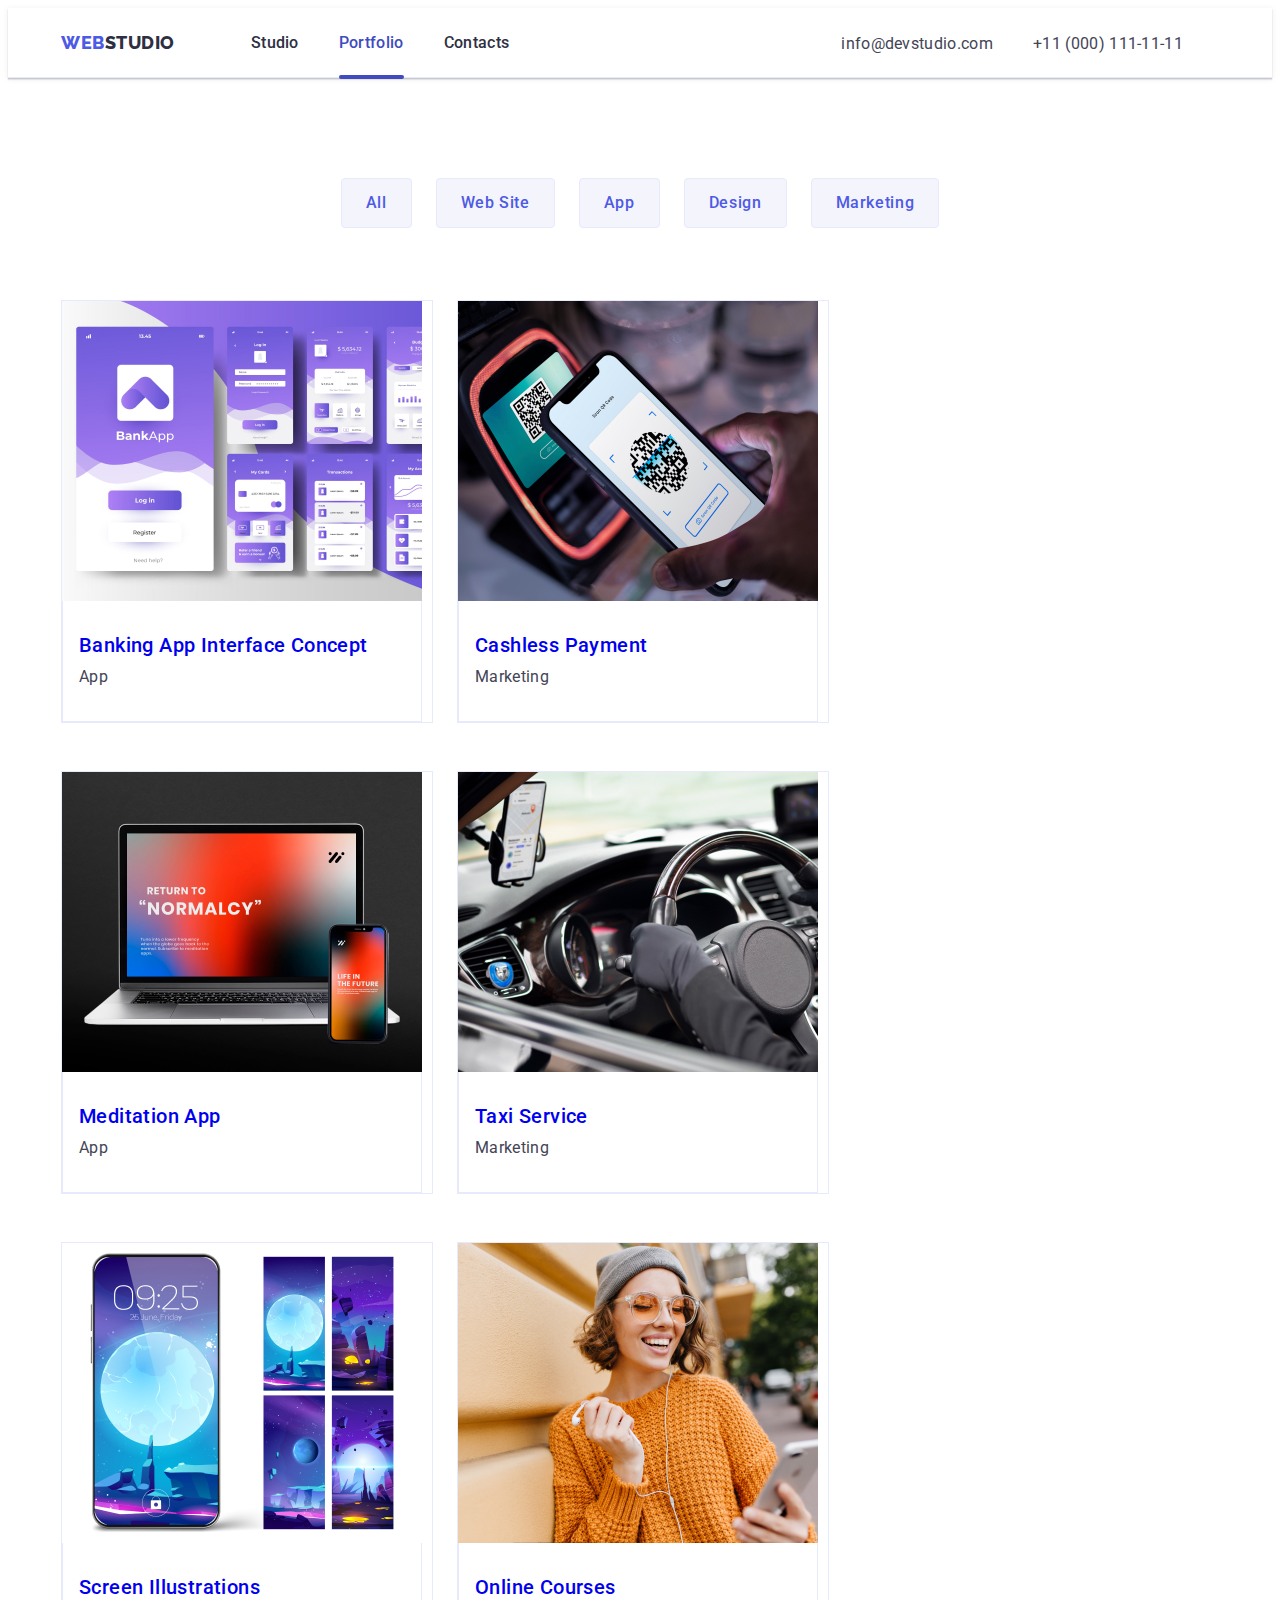
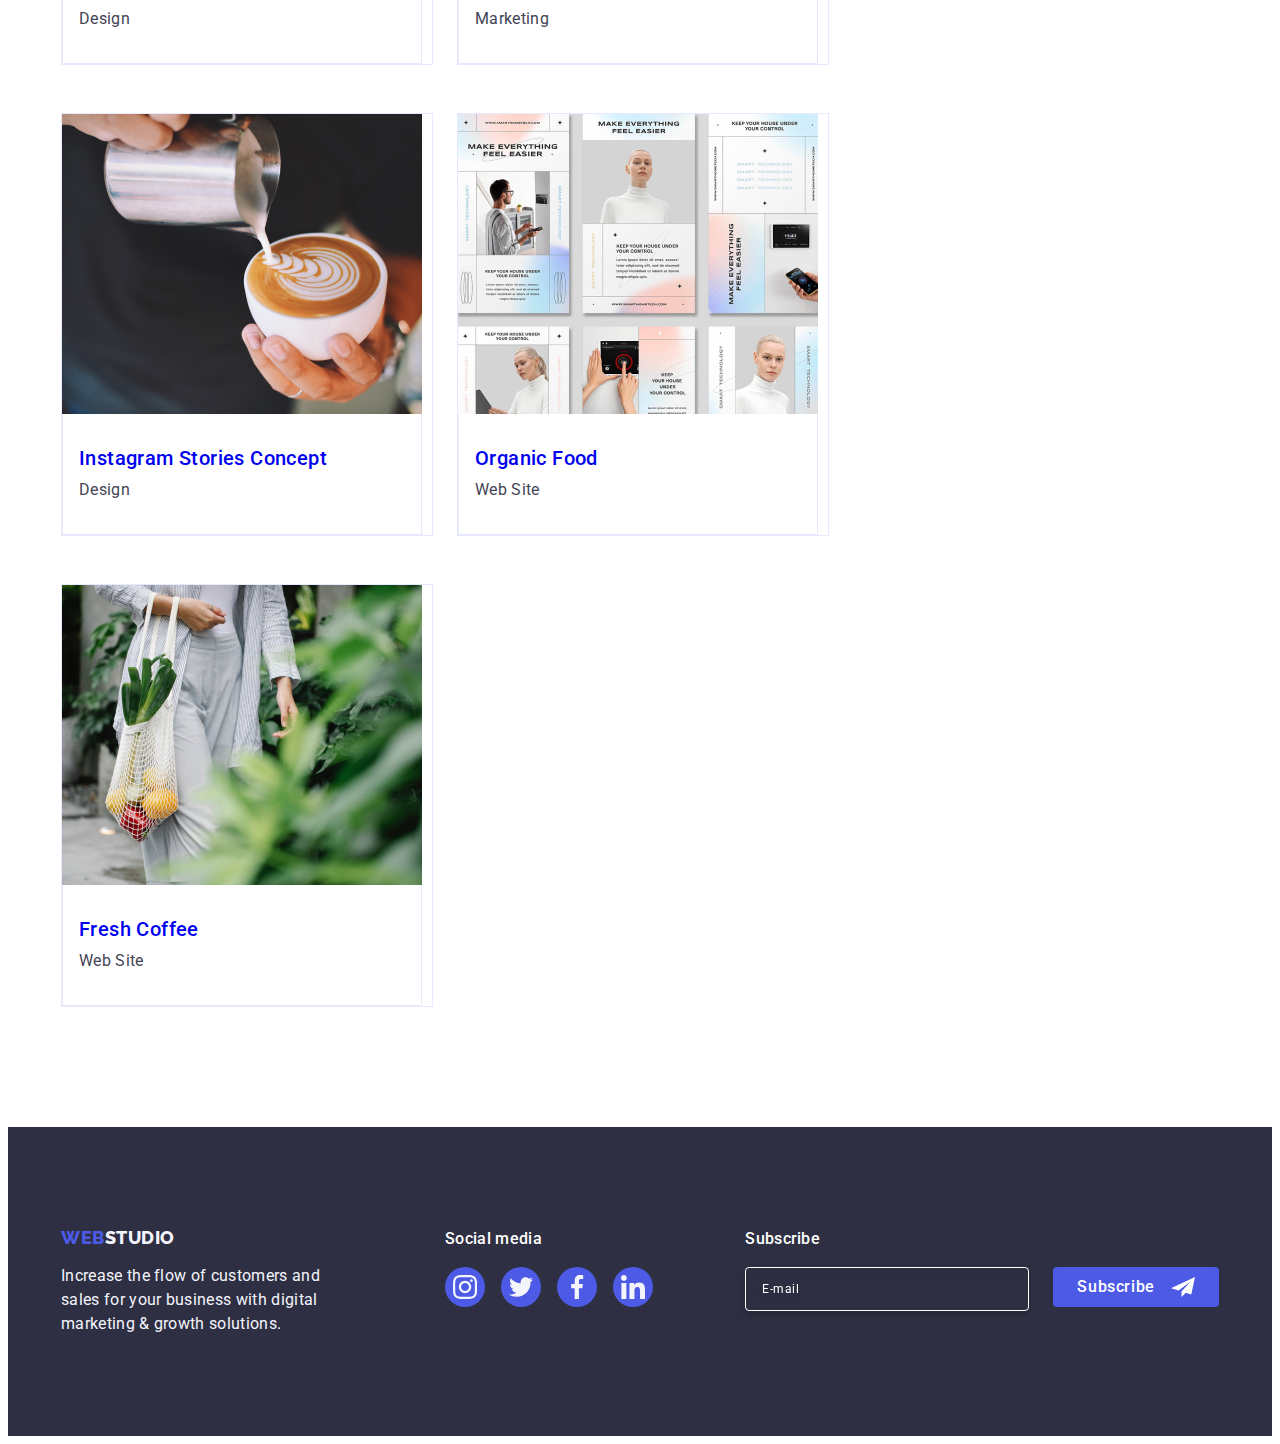
==== commit dceb4eff: "ver 7" ====
--- a/portfolio.html
+++ b/portfolio.html
@@ -58,6 +58,12 @@
             <li><a class="link addlink" href="tel:+110001111111">+11 (000) 111-11-11</a></li>
           </ul>
         </address>
+
+        <button data-mobile-open class="mobile-button" type="button">
+          <svg class="mobile-icon" width="32" height="22">
+            <use href="./images/icons.svg#hamburger"></use>
+          </svg>
+        </button>
       </div>
     </header>
 
@@ -352,6 +358,76 @@
         </div>
       </div>
     </footer>
-    <!-- </div> -->
+    <!---------------------------- Mobile window ---------------------------->
+    <div class="backdrop is-hidden" data-mobile>
+      <div class="modal-mobile form-modal-mobile">
+        <button class="button-close" type="button" data-mobile-close>
+          <svg class="icon-modal" width="8" height="8">
+            <use href="./images/icons.svg#button close"></use>
+          </svg>
+        </button>
+        <form class="form-mobile">
+          <div class="div-menu-mobile">
+            <ul class="list benefits-mobile">
+              <li class="list-item">
+                <a class="link color-mobile" href="./index.html">Studio</a>
+              </li>
+              <li class="list-item">
+                <a class="link color-mobile" href="./portfolio.html">Portfolio</a>
+              </li>
+              <li class="list-item"> <a class="link color-mobile" href="">Contacts</a> </li>
+            </ul>
+          </div>
+
+          <div class="div-adress-mobile">
+            <ul class="list adress-mobile">
+              <li>
+                <a class="link-adress addlink-mobile" href="tel:+110001111111">+11 (000) 111-11-11</a>
+              </li>
+              <li>
+                <a class="link-adress addlink-mobile-fonts" href="mailto:info@devstudio.com"
+                  >info@devstudio.com</a
+                >
+              </li>
+            </ul>
+          </div>
+          <div>
+            <ul class="social-links-mobile">
+            <li class="social-li-mobile">
+              <a href="https://www.instagram.com/" class="social-link-mobile">
+                <svg class="icon" width="24" height="24">
+                  <use href="./images/icons.svg#instagram"></use>
+                </svg>
+              </a>
+            </li>
+            <li class="social-li-mobile">
+              <a href="https://twitter.com/" class="social-link-mobile">
+                <svg class="icon" width="24" height="24">
+                  <use href="./images/icons.svg#twitter"></use>
+                </svg>
+              </a>
+            </li>
+            <li class="social-li-mobile">
+              <a href="https://www.facebook.com/" class="social-link-mobile">
+                <svg class="icon" width="24" height="24">
+                  <use href="./images/icons.svg#facebook"></use>
+                </svg>
+              </a>
+            </li>
+            <li class="social-li-mobile">
+              <a href="https://www.linkedin.com" class="social-link-mobile">
+                <svg class="icon" width="24" height="24">
+                  <use href="./images/icons.svg#linkedin"></use>
+                </svg>
+              </a>
+            </li> 
+          </div>
+        </form>
+      </div>
+    </div>
+
+    <!---------------------------- Mobile window ---------------------------->
+
+    <script src="./mobile-menu.js"></script>
   </body>
 </html>
--- a/css/styles.css
+++ b/css/styles.css
@@ -115,11 +115,33 @@
             padding: 0 16px;
             display: flex;
             align-items: center;
-            background-color: #89ff6e;
+            /* background-color: #89ff6e; */
+            position: relative;
             }
     .list.benefits {
             display: none;
     }
+
+        .container.direction-header .mobile-button {
+            display: flex;
+            align-items: center;
+            justify-content: center;
+            position: absolute;
+            top: 24px;
+            right: 16px;
+            padding: 0;
+            background: var(--white-color);
+            font-size: 0;
+            cursor: pointer;
+            border: 1px solid rgba(0, 0, 0, 0.1);
+            transition: background-color 250ms cubic-bezier(0.4, 0, 0.2, 1), border 250ms cubic-bezier(0.4, 0, 0.2, 1);
+         }
+
+        /* .mobile-button .mobile-icon {
+                
+        
+        } */
+
         }
 
 @media (min-width: 768px) and (max-width: 1158px) {
@@ -175,10 +197,16 @@
         letter-spacing: 0.48px;
         transition: color 250ms cubic-bezier(0.4, 0, 0.2, 1);
         
-                }                       
-}
-
-
+                }  
+                
+    .mobile-button {
+         display: none;
+        }
+}
+
+    .mobile-button {
+        display: none;
+    }
 
 
 .site-nav {
@@ -309,14 +337,37 @@
     max-width: 1440px;
 }
 
-@media (max-width: 1158px) {
-
-    .section-main .container {
-            flex-direction: column;
-            align-items: center;
-            display: flex;
-            justify-content: space-between;
-            max-width: 768px;
+@media (max-width: 767px) {
+        .container.img {
+                width: 428px;
+            }
+
+        .container.img .main-title {
+            
+            font-size: 36px;
+            font-weight: 700;
+            line-height: 40px;
+            letter-spacing: 0.72px;
+            color: var(--white-color);
+            padding-bottom: 72px;
+            max-width: 496px;
+            text-align: center;
+                }
+
+}
+
+
+@media (min-width: 768px) and (max-width: 1158px) {
+
+    .container.img {
+        width: 768px;
+        }
+
+    .container.img .main-title {
+        
+        padding-bottom: 36px;
+        max-width: 496px;
+        
         }
 }
 
@@ -365,16 +416,19 @@
 /* --------section 1---------------------------------------------- */
 /* --------section 2---------------------------------------------- */
 .section-description {
-    /* padding: 120px 0; */
+    padding: 120px 0;
     /* background-color: #ef0707; */
     
 }
 
-.description {
+
+
+ .description {
     display: flex;
     gap: 24px;
     padding: 0;
-    margin: 120px auto;
+    
+    
     
     /* flex-direction: column; */
         
@@ -398,6 +452,12 @@
         display: none;
     }
 
+         .section-description {
+             padding: 96px 0;
+             /* background-color: #ef0707; */
+    
+         }
+
     .container.two {
         display: flex;
         flex-direction: column;
@@ -434,35 +494,42 @@
 @media (min-width: 768px) and (max-width: 1157px) {
     .description-picture {
             display: none;
-        }
-
+            
+        }
+
+         .section-description {
+             padding: 96px 0;
+             
+    
+         }
+
+        /* .two {
+        width: 768px;
+        } */
     .container.two {  
-        max-width: 768px;
-        margin: 0 auto;
-        padding-right: 16px;
-        padding-left: 16px;
-        padding-top: 96px;
-        padding-bottom: 46px;
         display: flex;
+            width: 768px;
+            margin: 0 auto;
+            padding: 0 16px;
+        }
+            
+     .description.description-pictures {
         flex-direction: row;
-        flex-wrap: wrap;
-        row-gap: 24px;
-        column-gap: 72px;
-        
-        }
-                
-    .description {
-            margin: 0 auto;
-    }
-        
-    .test {
+            flex-wrap: wrap;        
+            row-gap: 72px;
+            column-gap: 24px;
+
+        }
+        
+         .test {
         display: block;
         flex-basis: calc((100% - 24px) / 2);
-        display: block;
-        width: 356px;
-        height: 120px;
-        margin-left: 0;
-        margin-bottom: 48px;
+
+        
+        /* width: 356px;
+        height: 120px; */
+        /* margin-left: 0;
+        margin-bottom: 48px; */
         
         }
 
@@ -585,14 +652,23 @@
 
 
 @media (max-width: 768px) {
+        .sec-ourteam {
+                background-color: var(--cloud-color);
+                padding: 96px 0;
+            }
+
         .container.position {
                 display: flex;
                 flex-direction: column;
                 width: 428px;
                 margin: 0 auto;
-                padding: 0 82px;
+               
             }
         
+                        .container.position .description { 
+                            gap: 72px;
+                           
+                        }
                 .list-ourteam {
                     display: block;
                     flex-basis:content;
@@ -603,26 +679,33 @@
 
 
 @media (min-width: 768px) and (max-width: 1157px) {
+        .sec-ourteam {
+                background-color: var(--cloud-color);
+                padding:  0;
+            }
+
         .container.position {
             width: 768px;
             margin: 0 auto;
-            padding: 0 108px;
+            padding: 96px 108px;
+           
             }
 
-        .description {
-            display: flex;
+        .container.position .description {
+            /* display: flex; */
         flex-direction: row;
         flex-wrap: wrap;
         /* align-items: center;
         justify-content: center; */
-        gap: 24px;
+        row-gap: 64px;
+        column-gap: 24px;
         
         /* flex-shrink: 0; */
         }
        
         .list-ourteam {
         
-   
+        display: block;
         background-color: var(--white-color);
         background: var(--white-color);
         box-shadow: 0px 1px 6px rgba(46, 47, 66, 0.08), 0px 1px 1px rgba(46, 47, 66, 0.16), 0px 2px 1px rgba(46, 47, 66, 0.08);
@@ -743,6 +826,12 @@
 }
 
 @media (max-width: 768px) {
+
+        .sec-customers {
+                padding-top: 96px;
+                padding-bottom: 96px;
+            }
+
         .container.five {
             width: 428px;
                 margin: 0 auto;
@@ -754,7 +843,9 @@
             flex-wrap: wrap;
             align-items: center;
             justify-content: center;
-            gap: 16px;
+            column-gap: 16px;
+            row-gap: 72px;
+
 
 }
 
@@ -773,6 +864,11 @@
 
 @media (min-width: 768px) and (max-width: 1157px) {
 
+    .sec-customers {
+            padding-top: 96px;
+            padding-bottom: 96px;
+        }
+
         .container.five {
         
                 width: 768px;
@@ -781,12 +877,13 @@
         
             }
 
-    .description {
+    .container.five .description {
         flex-direction: row;
         flex-wrap: wrap;
         align-items: center;
         justify-content: center;
-        gap: 24px;
+        column-gap: 24px;
+        row-gap: 74px;
 
     }
 
@@ -875,8 +972,15 @@
        width: 398px;
        height: 40px;
        margin: 0;
+    border-radius: 4px;
+        border: 1px solid var(--white, #FFF);
+        opacity: 0.30000001192092896;
+        box-shadow: 0px 4px 4px 0px rgba(0, 0, 0, 0.15);
       
    }
+
+   
+
 }
 
 
@@ -918,6 +1022,15 @@
 .div-subscribe {
 display: block;
 margin-left: 0;
+}
+
+.input-subscribe {
+
+    border-radius: 4px;
+    border: 1px solid var(--white, #FFF);
+    opacity: 0.30000001192092896;
+    box-shadow: 0px 4px 4px 0px rgba(0, 0, 0, 0.15);
+
 }
 
 }
@@ -1117,7 +1230,7 @@
     display: flex;
     flex-direction: column;
     padding: 72px 24px 24px 24px;
-    /* background-color: burlywood; */
+    
 }
 
 .form-p {
@@ -1318,13 +1431,162 @@
 
 /* -------------modal window-------------------------------------------- */
 
+/* -------------Mobile window-------------------------------------------- */
+
+.modal-mobile {
+    position: absolute;
+    top: 50%;
+    left: 50%;
+    transform: translate(-50%, -50%) scale(1);
+    width: 428px;
+    height: 796px;
+    
+    background: var(--dairy-color);
+    border: 1px solid #888;
+    box-shadow: 0px 1px 1px rgba(0, 0, 0, 0.14), 0px 1px 3px rgba(0, 0, 0, 0.12), 0px 2px 1px rgba(0, 0, 0, 0.2);
+    /* border-radius: 4px; */
+    transition: transform 250ms cubic-bezier(0.4, 0, 0.2, 1);
+    
+}
+
+.form-modal-mobile {
+    display: flex;
+    flex-direction: column;
+    padding: 80px 0 0 40px;
+    
+}
+
+.form-mobile {
+    width: 100%;
+        padding: 0px;
+        
+}
+
+.benefits-mobile {
+    display: flex;
+    flex-direction: column;
+    gap: 40px;
+    
+}
+
+.color-mobile {
+    /* display: flex;
+    flex-direction: column; */
+    color: var(--navy-blue-color);
+    font-size: 36px;
+        font-family: Roboto;
+        font-style: normal;
+        font-weight: 700;
+        line-height: 40px;
+        letter-spacing: 0.72px;
+    /* gap: 20px; */
+    position: relative;
+    transition: color 250ms cubic-bezier(0.4, 0, 0.2, 1);
+}
+
+.color-mobile:hover {
+    color: var(--ocean-color);
+}
+
+.color-mobile:focus,
+.color-mobile:active {
+    color: var(--ocean-color);
+}
+
+
+.adress-mobile {
+    display: flex;
+    flex-direction: column;
+    gap: 40px;
+
+}
+
+
+.addlink-mobile {
+    color: var(--slate, #434455);
+    /* color: var(--iris, #4D5AE5); */
+        /* Header 2 */
+        font-size: 36px;
+        font-family: Roboto;
+        font-style: normal;
+        font-weight: 700;
+        line-height: 40px;
+        letter-spacing: 0.72px;
+        transition: color 250ms cubic-bezier(0.4, 0, 0.2, 1);
+}
+
+
+
+.addlink-mobile-fonts {
+    color: var(--slate, #434455);
+    /* color: var(--iris, #4D5AE5); */
+    font-size: 20px;
+        font-family: Roboto;
+        font-style: normal;
+        font-weight: 500;
+        line-height: 24px;
+        letter-spacing: 0.4px;
+    
+    transition: color 250ms cubic-bezier(0.4, 0, 0.2, 1);
+}
+
+.link-adress {
+    text-decoration: none;
+}
+
+.link-adress:focus,
+.link-adress:hover {
+    color: var(--iris-color);
+    transition: color 250ms cubic-bezier(0.4, 0, 0.2, 1);
+}
+
+.div-menu-mobile {
+    padding: 0;
+    margin-bottom: 284px;
+}
+
+.div-adress-mobile {
+    padding: 0;
+    margin-bottom: 48px;
+}
+
+.social-links-mobile {
+    display: flex;
+    /* justify-content: center; */
+    gap: 56px;
+    flex-shrink: 0;
+    align-self: flex-end;
+    list-style-type: none;
+}
+
+
+.social-li-mobile {
+    width: 40px;
+    height: 40px;
+}
+
+.social-link-mobile {
+    /* color: var(--slate, #434455); */
+    display: flex;
+    justify-content: center;
+    align-items: center;
+    width: 100%;
+    height: 100%;
+    border-radius: 50%;
+    background-color: var(--iris-color);
+    transition: background-color 250ms cubic-bezier(0.4, 0, 0.2, 1);
+    background-color: 250ms cubic-bezier(0.4, 0, 0.2, 1);
+}
+
+/* -------------Mobile window-------------------------------------------- */
+
 
 /* ---------------------portfolio-------------------------------------------------- */
 .portfolio-main {
     
     padding-top: 100px;
     padding-bottom: 120px;
-    background-color: #0985f8;
+    /* background-color: #0985f8; */
 }
 
 .route {
@@ -1332,11 +1594,7 @@
     flex-direction: column;
 }
 
-.portfolio-nav {
-    display: flex;
-    justify-content: center;
-    margin-bottom: 72px;
-}
+
 
 .menu-button {
     background: var(--cloud-color);
@@ -1393,7 +1651,21 @@
         flex-wrap: wrap;
 }
 
+
+.portfolio-nav {
+    display: flex;
+    justify-content: center;
+    margin-bottom: 72px;
+}
+
+
 @media (max-width: 767px) {
+
+    .portfolio-main {
+            padding-top: 48px;
+            padding-bottom: 48px;
+    
+        }
 
     .container {
             width: 428px;
@@ -1402,17 +1674,16 @@
     
         }
 
-    .portfolio-main {
-        /* padding-top: 96px; */
-        padding-bottom: 48px;
-        background-color: #0985f8;
-}
+        .portfolio-nav {
+            
+            margin-bottom: 48px;
+        }
 
     .description-range {
     flex-direction: row;
         flex-wrap: wrap;
      gap: 48px;
-   background-color: #99faa1;
+   
    
         }
 
@@ -1445,7 +1716,7 @@
                     height: 280px;
                 }
 
-                .picture {
+        .box-overlay .picture {
                     width: 396px;
                     height: 280px;
                 }
@@ -1459,17 +1730,13 @@
 
 
 
-
-
-
-
-
-
-
-
-
-
 @media (min-width: 768px) and (max-width: 1158px) {
+    .portfolio-main {
+    
+            padding-top: 64px;
+            padding-bottom: 96px;
+            
+        }
 
     .container {
         width: 768px;
@@ -1478,15 +1745,15 @@
         
     }
 
-        .portfolio-main {
-            /* padding-top: 96px; */
-            padding-bottom: 96px;
-            background-color: #0985f8;
+        .portfolio-nav {
+            display: flex;
+            justify-content: center;
+            margin-bottom: 64px;
         }
 
     .description-range {
         
-        row-gap: 48px;
+        row-gap: 72px;
         column-gap: 24px;
 }
 
